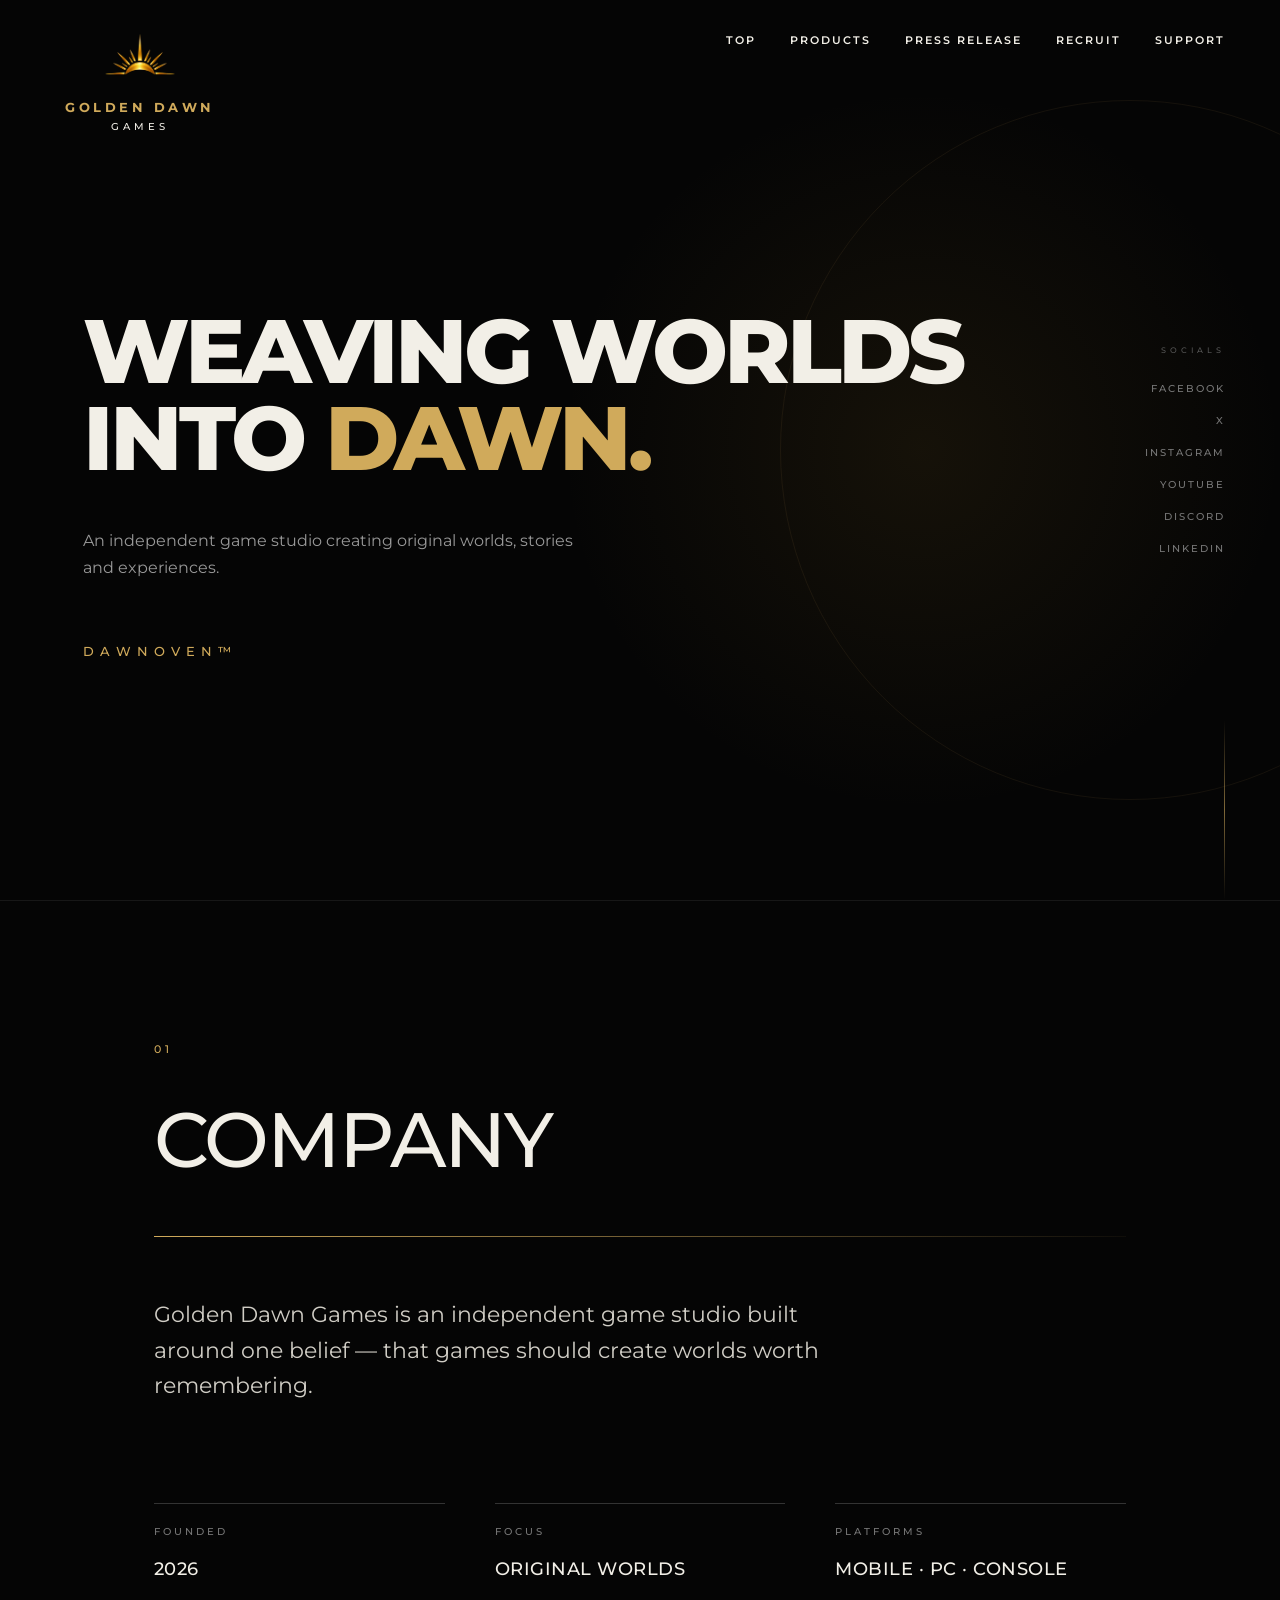
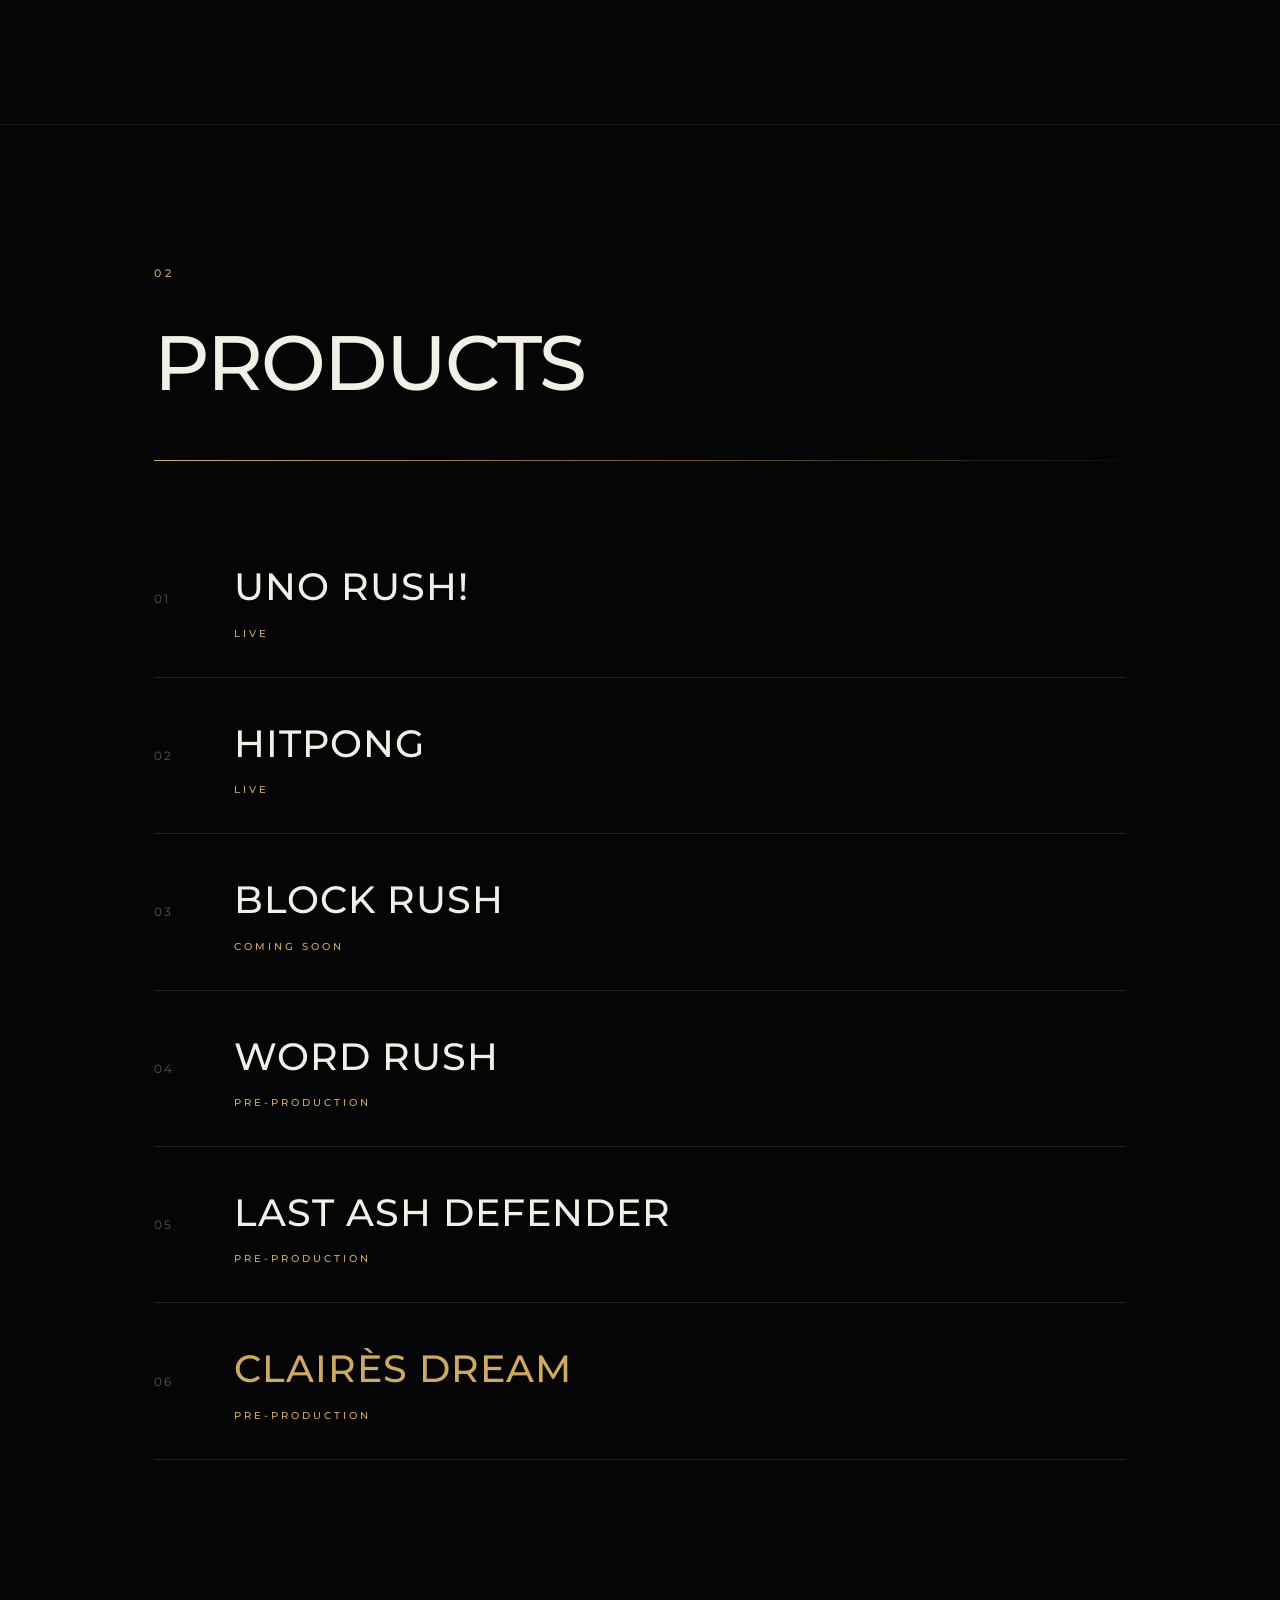
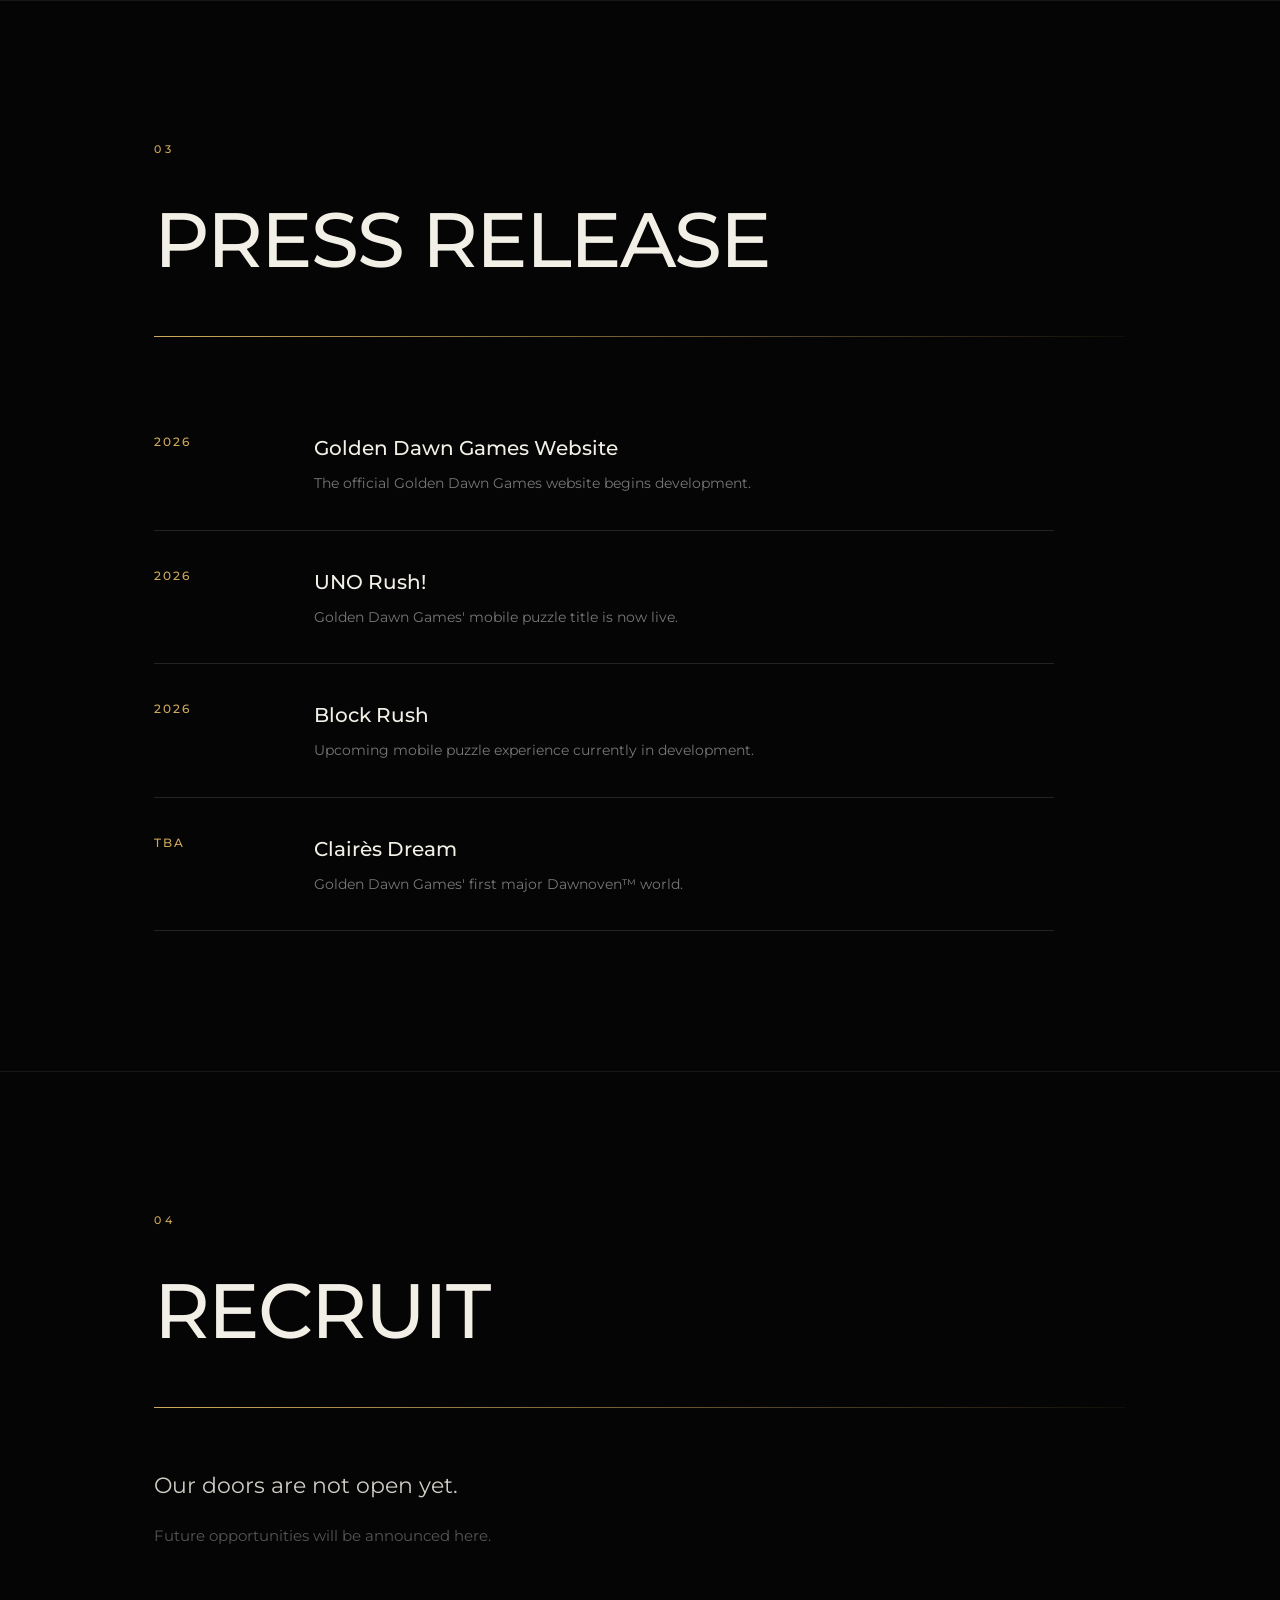
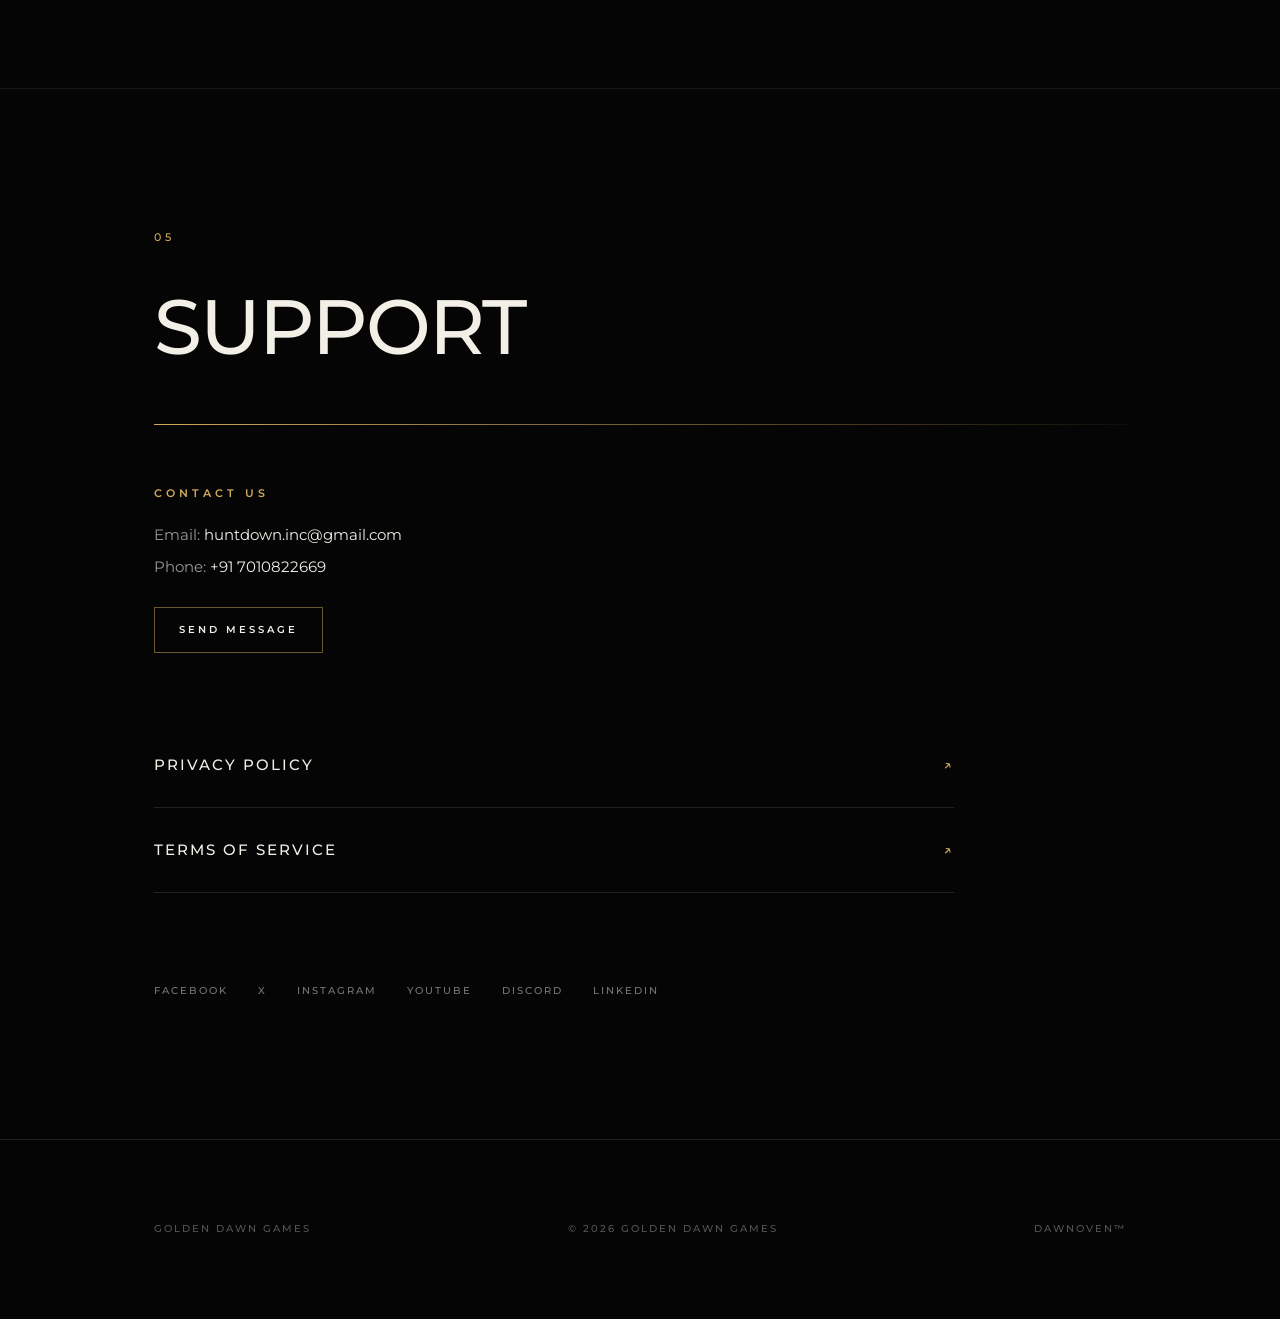
==== index.html @ cc5acf3b "Update link for Uno Rush game" ====
<!DOCTYPE html>
<html lang="en">

<head>

    <meta charset="UTF-8">

    <meta
        name="viewport"
        content="width=device-width, initial-scale=1.0"
    >

    <meta
        name="description"
        content="Golden Dawn Games — an independent game studio creating original worlds, stories and experiences across mobile, PC and console."
    >

    <meta
        name="theme-color"
        content="#050505"
    >

    <title>Golden Dawn Games</title>


    <!-- =====================================================
         GOOGLE FONT
    ====================================================== -->

    <link rel="preconnect" href="https://fonts.googleapis.com">

    <link
        rel="preconnect"
        href="https://fonts.gstatic.com"
        crossorigin
    >

    <link
        href="https://fonts.googleapis.com/css2?family=Montserrat:wght@400;500;600;700;800&display=swap"
        rel="stylesheet"
    >


    <!-- =====================================================
         MAIN CSS
    ====================================================== -->

    <link
        rel="stylesheet"
        href="./css/style.css"
    >

</head>


<body>


<!-- =========================================================
     HEADER
========================================================= -->

<header class="side-nav">

    <a
        href="#top"
        class="nav-logo"
        aria-label="Golden Dawn Games Home"
    >

        <img
            src="./assets/images/golden-dawn-logo.png"
            alt="Golden Dawn Games"
            class="nav-logo-image"
        >

        <div class="nav-logo-text">

            <span class="nav-logo-golden">
                GOLDEN DAWN
            </span>

            <span class="nav-logo-games">
                GAMES
            </span>

        </div>

    </a>


    <nav aria-label="Main Navigation">

        <a href="#top">TOP</a>

        <a href="#products">PRODUCTS</a>

        <a href="#press">PRESS RELEASE</a>

        <a href="#recruit">RECRUIT</a>

        <a href="#support">SUPPORT</a>

    </nav>

</header>


<!-- =========================================================
     RIGHT SIDE SOCIALS
========================================================= -->

<aside class="nav-social">

    <div class="social-title">
        SOCIALS
    </div>


    <a
        href="https://www.facebook.com/GoldenDawnGames"
        target="_blank"
        rel="noopener noreferrer"
    >
        FACEBOOK
    </a>


    <a
        href="https://x.com/GoldenDawnGames"
        target="_blank"
        rel="noopener noreferrer"
    >
        X
    </a>


    <a
        href="https://www.instagram.com/"
        target="_blank"
        rel="noopener noreferrer"
    >
        INSTAGRAM
    </a>


    <a
        href="https://www.youtube.com/@GoldenDawnGames14"
        target="_blank"
        rel="noopener noreferrer"
    >
        YOUTUBE
    </a>


    <a
        href="https://discord.gg/BjjWVMHG2"
        target="_blank"
        rel="noopener noreferrer"
    >
        DISCORD
    </a>


    <a
        href="https://www.linkedin.com/in/golden-dawn-games-32a3202b9/"
        target="_blank"
        rel="noopener noreferrer"
    >
        LINKEDIN
    </a>

</aside>


<!-- =========================================================
     MAIN
========================================================= -->

<main>


    <!-- =====================================================
         HERO
    ====================================================== -->

    <section
        id="top"
        class="hero"
    >

        <div class="hero-content">


            <!-- =================================================
                 HERO TITLE
                 IMPORTANT:
                 No Golden Dawn text/logo here.
            ================================================== -->

            <h1>

                WEAVING WORLDS

                <br>

                INTO <span>DAWN.</span>

            </h1>


            <!-- =================================================
                 DESCRIPTION
            ================================================== -->

            <p class="hero-description">

                An independent game studio creating original
                worlds, stories and experiences.

            </p>


            <!-- =================================================
                 DAWNOVEN
            ================================================== -->

            <p class="dawnoven">

                DAWNOVEN™

            </p>


        </div>

    </section>


    <!-- =====================================================
         COMPANY
    ====================================================== -->

    <section
        id="company"
        class="section"
    >

        <p class="section-number">
            01
        </p>


        <h2>
            COMPANY
        </h2>


        <div class="gold-line"></div>


        <p class="section-intro">

            Golden Dawn Games is an independent game studio
            built around one belief — that games should create
            worlds worth remembering.

        </p>


        <div class="company-grid">


            <div>

                <span>
                    FOUNDED
                </span>

                <strong>
                    2026
                </strong>

            </div>


            <div>

                <span>
                    FOCUS
                </span>

                <strong>
                    ORIGINAL WORLDS
                </strong>

            </div>


            <div>

                <span>
                    PLATFORMS
                </span>

                <strong>
                    MOBILE · PC · CONSOLE
                </strong>

            </div>


        </div>

    </section>


    <!-- =====================================================
         PRODUCTS
    ====================================================== -->

    <section
        id="products"
        class="section products-section"
    >

        <p class="section-number">
            02
        </p>


        <h2>
            PRODUCTS
        </h2>


        <div class="gold-line"></div>


        <div class="game-list">


            <!-- UNO RUSH -->

            <article class="game">

                <a
    href="./uno-rush.html"
    class="game-link"
>

                    <span>
                        01
                    </span>

                    <div>

                        <h3>
                            UNO RUSH!
                        </h3>

                        <p>
                            LIVE
                        </p>

                    </div>

                </a>

            </article>


            <!-- HITPONG -->

            <article class="game">

                <a
                    href="./games/hitpong.html"
                    class="game-link"
                >

                    <span>
                        02
                    </span>

                    <div>

                        <h3>
                            HITPONG
                        </h3>

                        <p>
                            LIVE
                        </p>

                    </div>

                </a>

            </article>


            <!-- BLOCK RUSH -->

            <article class="game">

                <a
                    href="./games/block-rush.html"
                    class="game-link"
                >

                    <span>
                        03
                    </span>

                    <div>

                        <h3>
                            BLOCK RUSH
                        </h3>

                        <p>
                            COMING SOON
                        </p>

                    </div>

                </a>

            </article>


            <!-- WORD RUSH -->

            <article class="game">

                <a
                    href="./games/word-rush.html"
                    class="game-link"
                >

                    <span>
                        04
                    </span>

                    <div>

                        <h3>
                            WORD RUSH
                        </h3>

                        <p>
                            PRE-PRODUCTION
                        </p>

                    </div>

                </a>

            </article>


            <!-- LAST ASH DEFENDER -->

            <article class="game">

                <a
                    href="./games/last-ash-defender.html"
                    class="game-link"
                >

                    <span>
                        05
                    </span>

                    <div>

                        <h3>
                            LAST ASH DEFENDER
                        </h3>

                        <p>
                            PRE-PRODUCTION
                        </p>

                    </div>

                </a>

            </article>


            <!-- CLAIRÈS DREAM -->

            <article class="game featured">

                <a
                    href="./games/claires-dream.html"
                    class="game-link"
                >

                    <span>
                        06
                    </span>

                    <div>

                        <h3>
                            CLAIRÈS DREAM
                        </h3>

                        <p>
                            PRE-PRODUCTION
                        </p>

                    </div>

                </a>

            </article>


        </div>

    </section>


    <!-- =====================================================
         PRESS RELEASE
    ====================================================== -->

    <section
        id="press"
        class="section"
    >

        <p class="section-number">
            03
        </p>


        <h2>
            PRESS RELEASE
        </h2>


        <div class="gold-line"></div>


        <div class="press-list">


            <article>

                <time>
                    2026
                </time>

                <div>

                    <h3>
                        Golden Dawn Games Website
                    </h3>

                    <p>
                        The official Golden Dawn Games website
                        begins development.
                    </p>

                </div>

            </article>


            <article>

                <time>
                    2026
                </time>

                <div>

                    <h3>
                        UNO Rush!
                    </h3>

                    <p>
                        Golden Dawn Games' mobile puzzle title
                        is now live.
                    </p>

                </div>

            </article>


            <article>

                <time>
                    2026
                </time>

                <div>

                    <h3>
                        Block Rush
                    </h3>

                    <p>
                        Upcoming mobile puzzle experience
                        currently in development.
                    </p>

                </div>

            </article>


            <article>

                <time>
                    TBA
                </time>

                <div>

                    <h3>
                        Clairès Dream
                    </h3>

                    <p>
                        Golden Dawn Games' first major
                        Dawnoven™ world.
                    </p>

                </div>

            </article>


        </div>

    </section>


    <!-- =====================================================
         RECRUIT
    ====================================================== -->

    <section
        id="recruit"
        class="section recruit-section"
    >

        <p class="section-number">
            04
        </p>


        <h2>
            RECRUIT
        </h2>


        <div class="gold-line"></div>


        <p class="section-intro">
            Our doors are not open yet.
        </p>


        <p class="muted">
            Future opportunities will be announced here.
        </p>

    </section>


    <!-- =====================================================
         SUPPORT
    ====================================================== -->

    <section
        id="support"
        class="section support-section"
    >

        <p class="section-number">
            05
        </p>


        <h2>
            SUPPORT
        </h2>


        <div class="gold-line"></div>


        <div class="support-content">


            <!-- CONTACT -->

            <div class="contact-block">

                <h3>
                    CONTACT US
                </h3>


                <p>

                    Email:

                    <a href="mailto:huntdown.inc@gmail.com">
                        huntdown.inc@gmail.com
                    </a>

                </p>


                <p>

                    Phone:

                    <a href="tel:+917010822669">
                        +91 7010822669
                    </a>

                </p>


                <a
                    href="mailto:huntdown.inc@gmail.com?subject=Golden%20Dawn%20Games%20Support"
                    class="contact-button"
                >
                    SEND MESSAGE
                </a>

            </div>


            <!-- LEGAL -->

            <div class="support-links">


                <a
                    href="https://www.termsfeed.com/live/5a4d18a9-16fe-442d-bc32-3ac795053a2f"
                    target="_blank"
                    rel="noopener noreferrer"
                >

                    <span>
                        PRIVACY POLICY
                    </span>

                    <span>
                        ↗
                    </span>

                </a>


                <a
                    href="https://www.termsfeed.com/live/d28f35ab-baaa-440a-937c-6e5ce85a678a"
                    target="_blank"
                    rel="noopener noreferrer"
                >

                    <span>
                        TERMS OF SERVICE
                    </span>

                    <span>
                        ↗
                    </span>

                </a>


            </div>


            <!-- SUPPORT SOCIALS -->

            <div class="socials">


                <a
                    href="https://www.facebook.com/GoldenDawnGames"
                    target="_blank"
                    rel="noopener noreferrer"
                >
                    FACEBOOK
                </a>


                <a
                    href="https://x.com/GoldenDawnGames"
                    target="_blank"
                    rel="noopener noreferrer"
                >
                    X
                </a>


                <a
                    href="https://www.instagram.com/"
                    target="_blank"
                    rel="noopener noreferrer"
                >
                    INSTAGRAM
                </a>


                <a
                    href="https://www.youtube.com/@GoldenDawnGames14"
                    target="_blank"
                    rel="noopener noreferrer"
                >
                    YOUTUBE
                </a>


                <a
                    href="https://discord.gg/BjjWVMHG2"
                    target="_blank"
                    rel="noopener noreferrer"
                >
                    DISCORD
                </a>


                <a
                    href="https://www.linkedin.com/in/golden-dawn-games-32a3202b9/"
                    target="_blank"
                    rel="noopener noreferrer"
                >
                    LINKEDIN
                </a>


            </div>

        </div>

    </section>


    <!-- =====================================================
         FOOTER
    ====================================================== -->

    <footer>

        <div>
            GOLDEN DAWN GAMES
        </div>


        <div>
            © 2026 GOLDEN DAWN GAMES
        </div>


        <div>
            DAWNOVEN™
        </div>

    </footer>


</main>


<!-- =========================================================
     JAVASCRIPT
========================================================= -->

<script src="./js/script.js"></script>


</body>

</html>
---- css/style.css ----
/* =========================================================
   RESET & BASICS
========================================================= */

*,
*::before,
*::after {
    margin: 0;
    padding: 0;
    box-sizing: border-box;
}

/* =========================================================
   HTML & ROOT
========================================================= */

@media (prefers-reduced-motion: no-preference) {
    html {
        scroll-behavior: smooth;
    }
}

/* =========================================================
   BODY
========================================================= */

body {
    background: #050505;
    color: #f2efe7;
    font-family:
        "Montserrat",
        Arial,
        Helvetica,
        sans-serif;
    line-height: 1.6;
    overflow-x: hidden;
    -webkit-font-smoothing: antialiased;
    -moz-osx-font-smoothing: grayscale;
}

/* =========================================================
   LINKS & FOCUS STATES
========================================================= */

a {
    color: inherit;
}

a:focus-visible,
button:focus-visible {
    outline: 2px solid #d0aa5b;
    outline-offset: 4px;
}

/* =========================================================
   HEADER / SIDE NAV
========================================================= */

.side-nav {
    position: absolute;
    top: 0;
    left: 0;
    width: 100%;
    height: 130px;
    padding: 22px 55px;
    display: flex;
    align-items: flex-start;
    justify-content: space-between;
    z-index: 100;
    pointer-events: none;
}

/* =========================================================
   GOLDEN DAWN HEADER BRAND
========================================================= */

.nav-logo {
    display: flex;
    flex-direction: column;
    align-items: center;
    justify-content: flex-start;
    width: 170px;
    min-height: 120px;
    text-decoration: none;
    pointer-events: auto;
    flex-shrink: 0;
    position: relative;
    z-index: 200;
}

/* =========================================================
   SUN LOGO IMAGE
========================================================= */

.nav-logo-image {
    display: block;
    width: 90px;
    height: auto;
    max-height: 70px;
    object-fit: contain;
    object-position: center;
    margin: 0 auto 8px auto;
}

/* =========================================================
   GOLDEN DAWN / GAMES TEXT
========================================================= */

.nav-logo-text {
    display: flex;
    flex-direction: column;
    align-items: center;
    justify-content: flex-start;
    width: 100%;
    text-align: center;
    line-height: 1;
    position: relative;
    z-index: 201;
}

/* GOLDEN DAWN */

.nav-logo-golden {
    display: block;
    color: #d0aa5b;
    font-size: 13px;
    font-weight: 700;
    letter-spacing: 3.5px;
    line-height: 1.2;
    text-transform: uppercase;
    white-space: nowrap;
}

/* GAMES */

.nav-logo-games {
    display: block;
    color: #f2efe7;
    font-size: 10px;
    font-weight: 500;
    letter-spacing: 4px;
    line-height: 1.3;
    margin-top: 4px;
    text-transform: uppercase;
    white-space: nowrap;
}

/* =========================================================
   TOP NAVIGATION
========================================================= */

.side-nav nav {
    display: flex;
    align-items: center;
    gap: 34px;
    margin-top: 10px;
    pointer-events: auto;
}

.side-nav nav a {
    color: #f2efe7;
    text-decoration: none;
    font-size: 11px;
    font-weight: 600;
    letter-spacing: 2px;
    white-space: nowrap;
    transition:
        color 0.3s ease,
        transform 0.3s ease;
}

.side-nav nav a:hover {
    color: #d0aa5b;
    transform: translateY(-2px);
}

/* =========================================================
   RIGHT SIDE SOCIALS
========================================================= */

.nav-social {
    position: fixed;
    right: 55px;
    top: 50%;
    transform: translateY(-50%);
    display: flex;
    flex-direction: column;
    align-items: flex-end;
    gap: 16px;
    z-index: 100;
    pointer-events: auto;
}

/* SOCIAL TITLE */

.social-title {
    color: #555;
    font-size: 8px;
    font-weight: 500;
    letter-spacing: 4px;
    margin-bottom: 8px;
}

/* SOCIAL LINKS */

.nav-social a {
    color: #777;
    text-decoration: none;
    font-size: 10px;
    font-weight: 500;
    letter-spacing: 2px;
    transition:
        color 0.3s ease,
        transform 0.3s ease;
}

.nav-social a:hover {
    color: #d0aa5b;
    transform: translateX(-5px);
}

/* =========================================================
   MAIN
========================================================= */

main {
    margin: 0;
}

/* =========================================================
   HERO
========================================================= */

.hero {
    min-height: 100vh;
    display: flex;
    align-items: center;
    padding: 170px 6.5% 100px;
    position: relative;
    overflow: hidden;
    background:
        radial-gradient(
            circle at 72% 50%,
            rgba(143, 109, 36, 0.12),
            transparent 35%
        ),
        #050505;
}

/* =========================================================
   HERO LARGE CIRCLE
========================================================= */

.hero::before {
    content: "";
    position: absolute;
    width: 700px;
    height: 700px;
    border: 1px solid rgba(208, 170, 91, 0.08);
    border-radius: 50%;
    right: -200px;
    top: 50%;
    transform: translateY(-50%);
    pointer-events: none;
}

/* =========================================================
   HERO VERTICAL GOLD LINE
========================================================= */

.hero::after {
    content: "";
    position: absolute;
    width: 1px;
    height: 180px;
    right: 55px;
    bottom: 0;
    background:
        linear-gradient(
            to bottom,
            transparent,
            rgba(208, 170, 91, 0.6),
            transparent
        );
    pointer-events: none;
}

/* =========================================================
   HERO CONTENT
========================================================= */

.hero-content {
    width: 100%;
    max-width: 1000px;
    position: relative;
    z-index: 2;
}

/* =========================================================
   HERO TITLE
========================================================= */

.hero h1 {
    margin: 0;
    font-size:
        clamp(
            60px,
            7vw,
            110px
        );
    line-height: 0.97;
    letter-spacing: -4px;
    font-weight: 800;
    max-width: 900px;
}

.hero h1 span {
    color: #d0aa5b;
}

/* =========================================================
   HERO DESCRIPTION
========================================================= */

.hero-description {
    margin-top: 45px;
    max-width: 500px;
    color: #999;
    font-size: 16px;
    font-weight: 400;
    line-height: 1.7;
}

/* =========================================================
   DAWNOVEN
========================================================= */

.dawnoven {
    margin-top: 60px;
    color: #d0aa5b;
    font-size: 13px;
    font-weight: 500;
    letter-spacing: 6px;
}

/* =========================================================
   SECTIONS
========================================================= */

.section {
    min-height: 80vh;
    padding: 140px 12%;
    border-top: 1px solid rgba(255, 255, 255, 0.07);
    position: relative;
}

/* =========================================================
   SECTION NUMBER
========================================================= */

.section-number {
    color: #d0aa5b;
    font-size: 11px;
    font-weight: 500;
    letter-spacing: 4px;
    margin-bottom: 20px;
}

/* =========================================================
   SECTION TITLE
========================================================= */

.section h2 {
    font-size:
        clamp(
            45px,
            6vw,
            80px
        );
    font-weight: 500;
    letter-spacing: -2px;
}

/* =========================================================
   GOLD LINE
========================================================= */

.gold-line {
    width: 100%;
    height: 1px;
    background:
        linear-gradient(
            90deg,
            #d0aa5b,
            rgba(208, 170, 91, 0.05)
        );
    margin: 35px 0 60px;
}

/* =========================================================
   SECTION INTRO
========================================================= */

.section-intro {
    max-width: 700px;
    font-size: 22px;
    color: #d0cdc5;
    font-weight: 400;
}

/* =========================================================
   COMPANY
========================================================= */

.company-grid {
    display: grid;
    grid-template-columns: repeat(3, 1fr);
    gap: 50px;
    margin-top: 100px;
}

.company-grid div {
    border-top: 1px solid #333;
    padding-top: 20px;
}

.company-grid span {
    display: block;
    color: #777;
    font-size: 10px;
    font-weight: 500;
    letter-spacing: 3px;
    margin-bottom: 15px;
}

.company-grid strong {
    font-size: 18px;
    font-weight: 500;
    letter-spacing: 0.5px;
}

/* =========================================================
   PRODUCTS
========================================================= */

.game-list {
    display: flex;
    flex-direction: column;
}

.game {
    display: block;
    padding: 35px 0;
    border-bottom: 1px solid #222;
    transition:
        padding 0.4s ease,
        background 0.3s ease;
}

.game-link {
    color: inherit;
    text-decoration: none;
    display: grid;
    grid-template-columns: 80px 1fr;
    align-items: center;
    width: 100%;
}

.game-link > span {
    color: #555;
    font-size: 12px;
    letter-spacing: 2px;
}

.game h3 {
    font-size:
        clamp(
            25px,
            3vw,
            45px
        );
    font-weight: 500;
    letter-spacing: 1px;
    transition: color 0.3s ease;
}

.game p {
    margin-top: 8px;
    color: #d0aa5b;
    font-size: 10px;
    font-weight: 500;
    letter-spacing: 3px;
}

.game:hover {
    padding-left: 20px;
}

.game:hover h3,
.game.featured h3 {
    color: #d0aa5b;
}

/* =========================================================
   PRESS
========================================================= */

.press-list {
    max-width: 900px;
}

.press-list article {
    display: grid;
    grid-template-columns: 120px 1fr;
    gap: 40px;
    padding: 35px 0;
    border-bottom: 1px solid #222;
}

.press-list time {
    color: #d0aa5b;
    font-size: 12px;
    font-weight: 500;
    letter-spacing: 2px;
}

.press-list h3 {
    font-size: 20px;
    font-weight: 500;
}

.press-list p {
    color: #777;
    margin-top: 8px;
    font-size: 14px;
}

/* =========================================================
   RECRUIT
========================================================= */

.recruit-section {
    min-height: 60vh;
}

.muted {
    color: #555;
    margin-top: 20px;
    font-size: 15px;
}

/* =========================================================
   SUPPORT
========================================================= */

.support-content {
    max-width: 850px;
}

/* =========================================================
   CONTACT
========================================================= */

.contact-block {
    margin-bottom: 70px;
}

.contact-block h3 {
    color: #d0aa5b;
    font-size: 11px;
    font-weight: 600;
    letter-spacing: 4px;
    margin-bottom: 20px;
}

.contact-block p {
    color: #999;
    margin-bottom: 8px;
    font-size: 15px;
}

.contact-block a {
    color: #f2efe7;
    text-decoration: none;
    transition: color 0.3s ease;
}

.contact-block a:hover {
    color: #d0aa5b;
}

/* =========================================================
   SEND MESSAGE
========================================================= */

.contact-button {
    display: inline-block;
    margin-top: 20px;
    padding: 14px 24px;
    border: 1px solid rgba(208, 170, 91, 0.5);
    color: #d0aa5b;
    text-decoration: none;
    font-size: 10px;
    font-weight: 600;
    letter-spacing: 3px;
    transition:
        background 0.3s ease,
        color 0.3s ease,
        transform 0.3s ease;
}

.contact-button:hover {
    background: #d0aa5b;
    color: #050505;
    transform: translateY(-2px);
}

/* =========================================================
   LEGAL LINKS
========================================================= */

.support-links {
    max-width: 800px;
    display: flex;
    flex-direction: column;
}

.support-links a {
    display: flex;
    justify-content: space-between;
    align-items: center;
    padding: 30px 0;
    border-bottom: 1px solid #222;
    color: #f2efe7;
    text-decoration: none;
    font-size: 15px;
    font-weight: 500;
    letter-spacing: 2px;
    transition:
        color 0.3s ease,
        padding-left 0.3s ease;
}

.support-links a:hover {
    color: #d0aa5b;
    padding-left: 15px;
}

.support-links a > span:last-child {
    color: #d0aa5b;
}

/* =========================================================
   SUPPORT SOCIALS
========================================================= */

.socials {
    margin-top: 90px;
    display: flex;
    flex-wrap: wrap;
    gap: 30px;
}

.socials a {
    color: #777;
    text-decoration: none;
    font-size: 10px;
    font-weight: 500;
    letter-spacing: 2px;
    transition: color 0.3s ease;
}

.socials a:hover {
    color: #d0aa5b;
}

/* =========================================================
   FOOTER
========================================================= */

footer {
    min-height: 180px;
    padding: 50px 12%;
    border-top: 1px solid #222;
    display: flex;
    justify-content: space-between;
    align-items: center;
    color: #555;
    font-size: 10px;
    font-weight: 500;
    letter-spacing: 2px;
}

/* =========================================================
   TABLET RESPONSIVE (max-width: 900px)
========================================================= */

@media (max-width: 900px) {

    /* HEADER */
    .side-nav {
        height: 90px;
        padding: 18px 25px;
    }

    .nav-logo {
        width: 110px;
    }

    .nav-logo-image {
        max-height: 55px;
    }

    .side-nav nav {
        display: none;
    }

    /* SOCIALS */
    .nav-social {
        right: 25px;
        top: 50%;
        gap: 13px;
    }

    .social-title {
        font-size: 7px;
    }

    .nav-social a {
        font-size: 9px;
    }

    /* HERO */
    .hero {
        padding: 130px 8% 80px;
    }

    .hero::after {
        right: 25px;
    }

    .hero h1 {
        font-size: clamp(48px, 12vw, 80px);
        letter-spacing: -3px;
    }

    .hero-description {
        font-size: 15px;
    }

    /* SECTIONS */
    .section {
        padding: 100px 8%;
    }

    /* COMPANY */
    .company-grid {
        grid-template-columns: 1fr;
        gap: 30px;
        margin-top: 60px;
    }

    /* PRODUCTS */
    .game-link {
        grid-template-columns: 55px 1fr;
    }

    /* PRESS */
    .press-list article {
        grid-template-columns: 1fr;
        gap: 10px;
    }

    /* SOCIALS */
    .socials {
        flex-direction: column;
        gap: 20px;
    }

    /* FOOTER */
    footer {
        padding: 40px 8%;
        flex-direction: column;
        gap: 20px;
        align-items: flex-start;
    }
}

/* =========================================================
   SMALL MOBILE RESPONSIVE (max-width: 500px)
========================================================= */

@media (max-width: 500px) {

    .side-nav {
        height: 80px;
        padding: 15px 20px;
    }

    .nav-social {
        display: none; /* Hide floating socials on mobile to free up viewport */
    }

    .hero {
        padding: 110px 6% 60px;
    }

    .hero h1 {
        font-size: clamp(38px, 11vw, 55px);
        letter-spacing: -2px;
    }

    .hero-description {
        font-size: 14px;
        margin-top: 25px;
    }

    .section {
        padding: 70px 6%;
    }

    .section-intro {
        font-size: 18px;
    }

    .contact-button {
        width: 100%;
        text-align: center;
    }
}
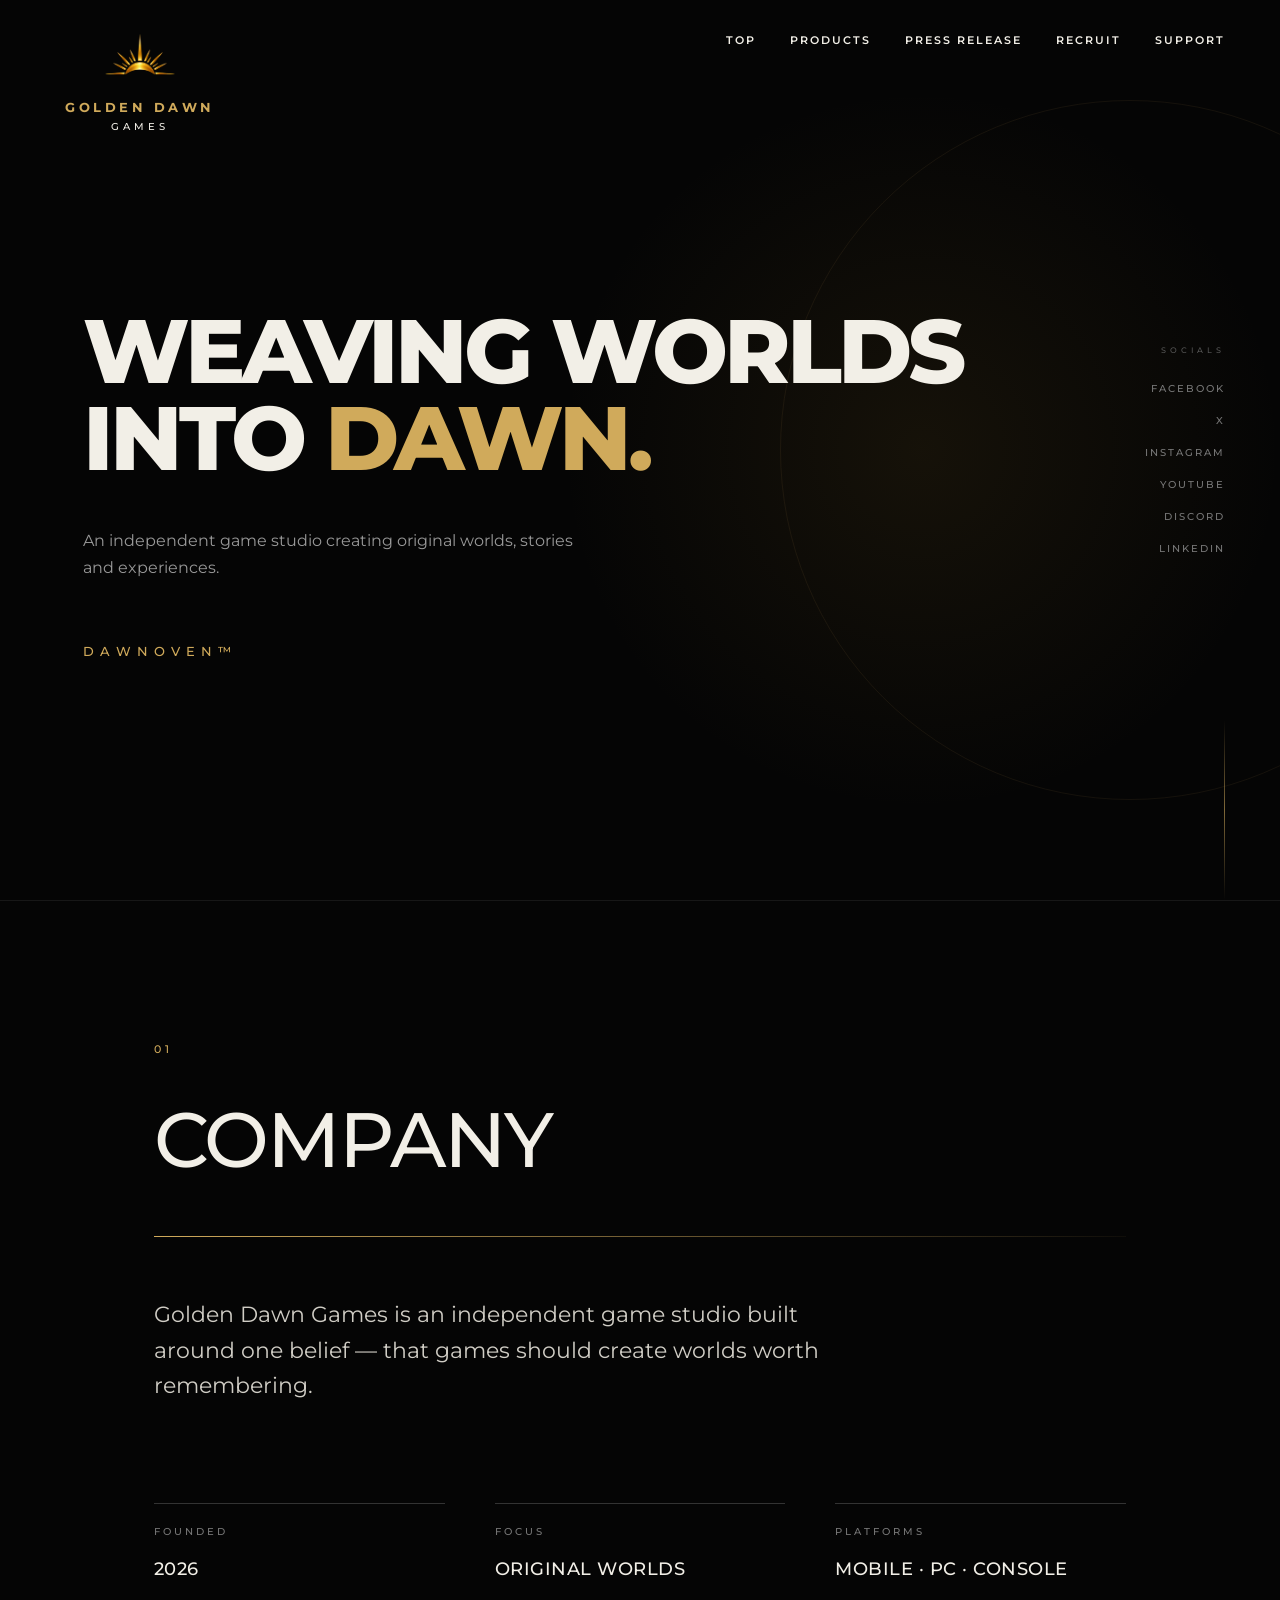
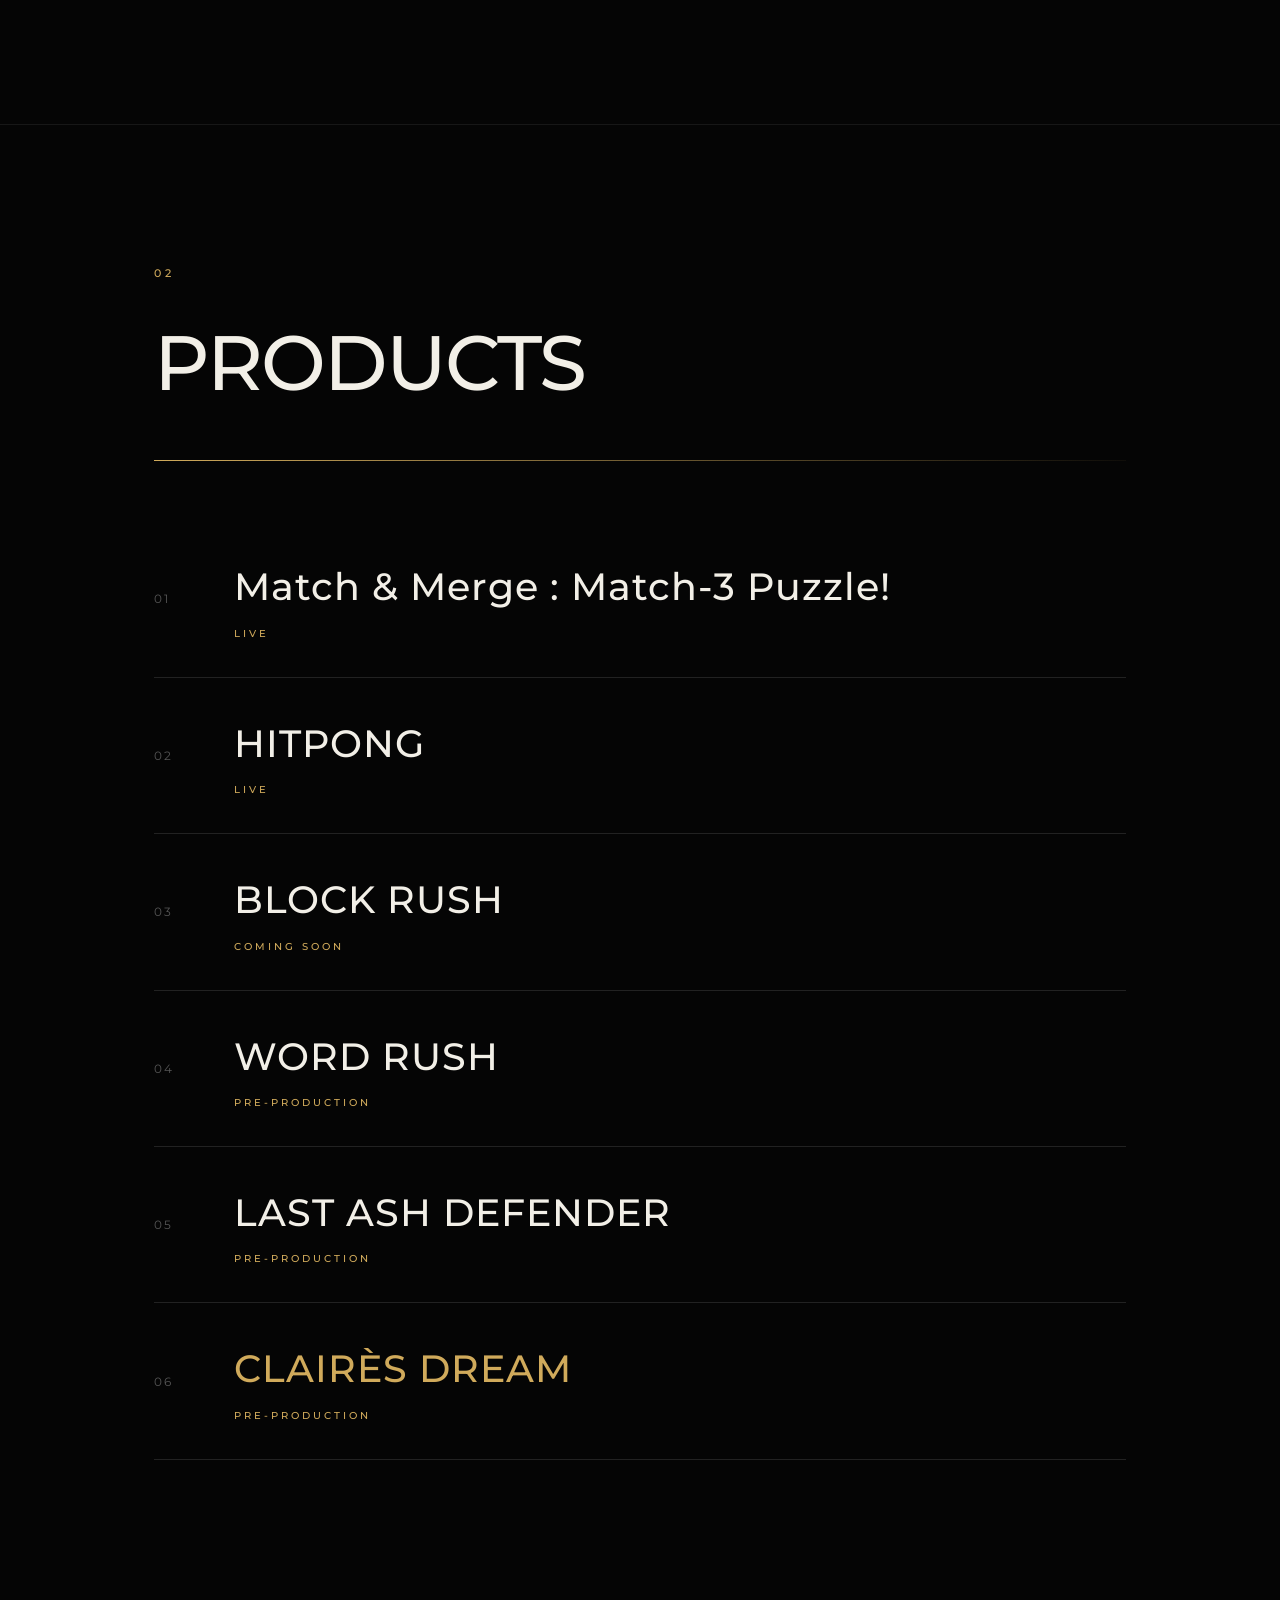
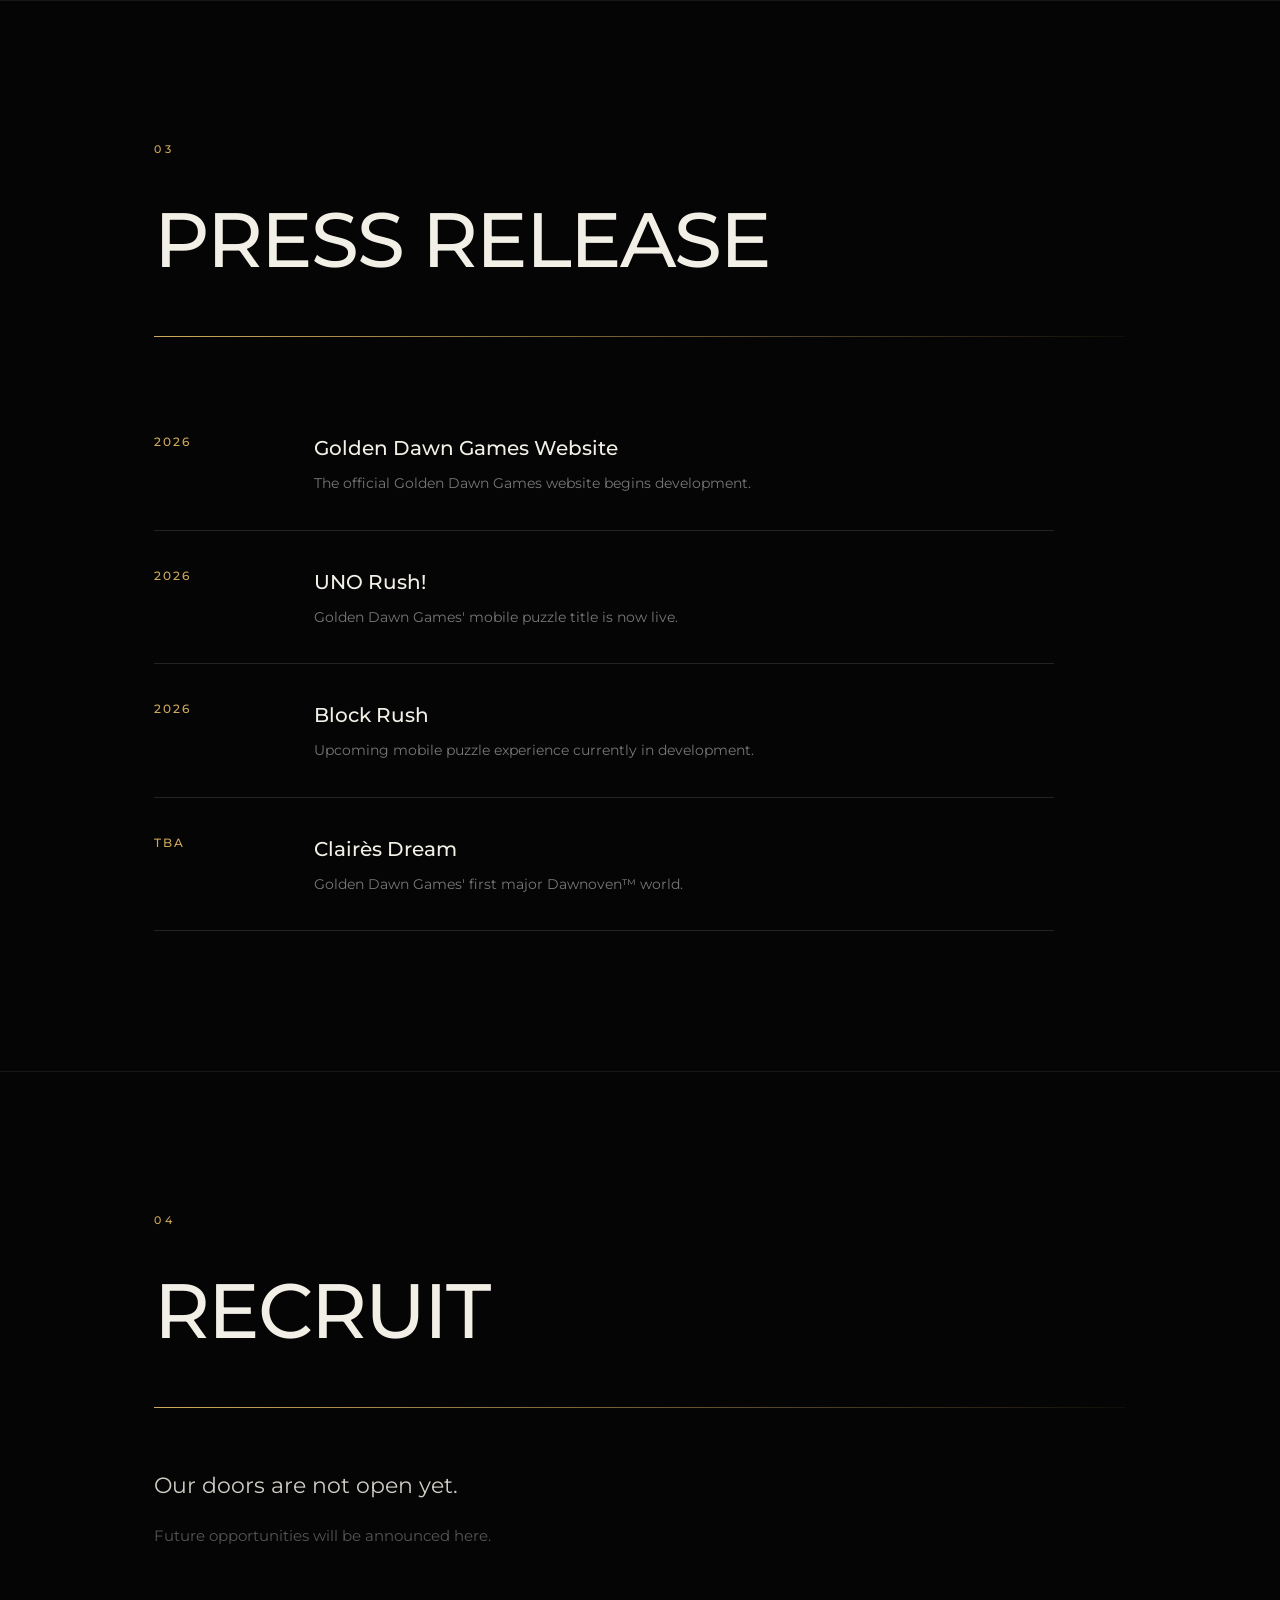
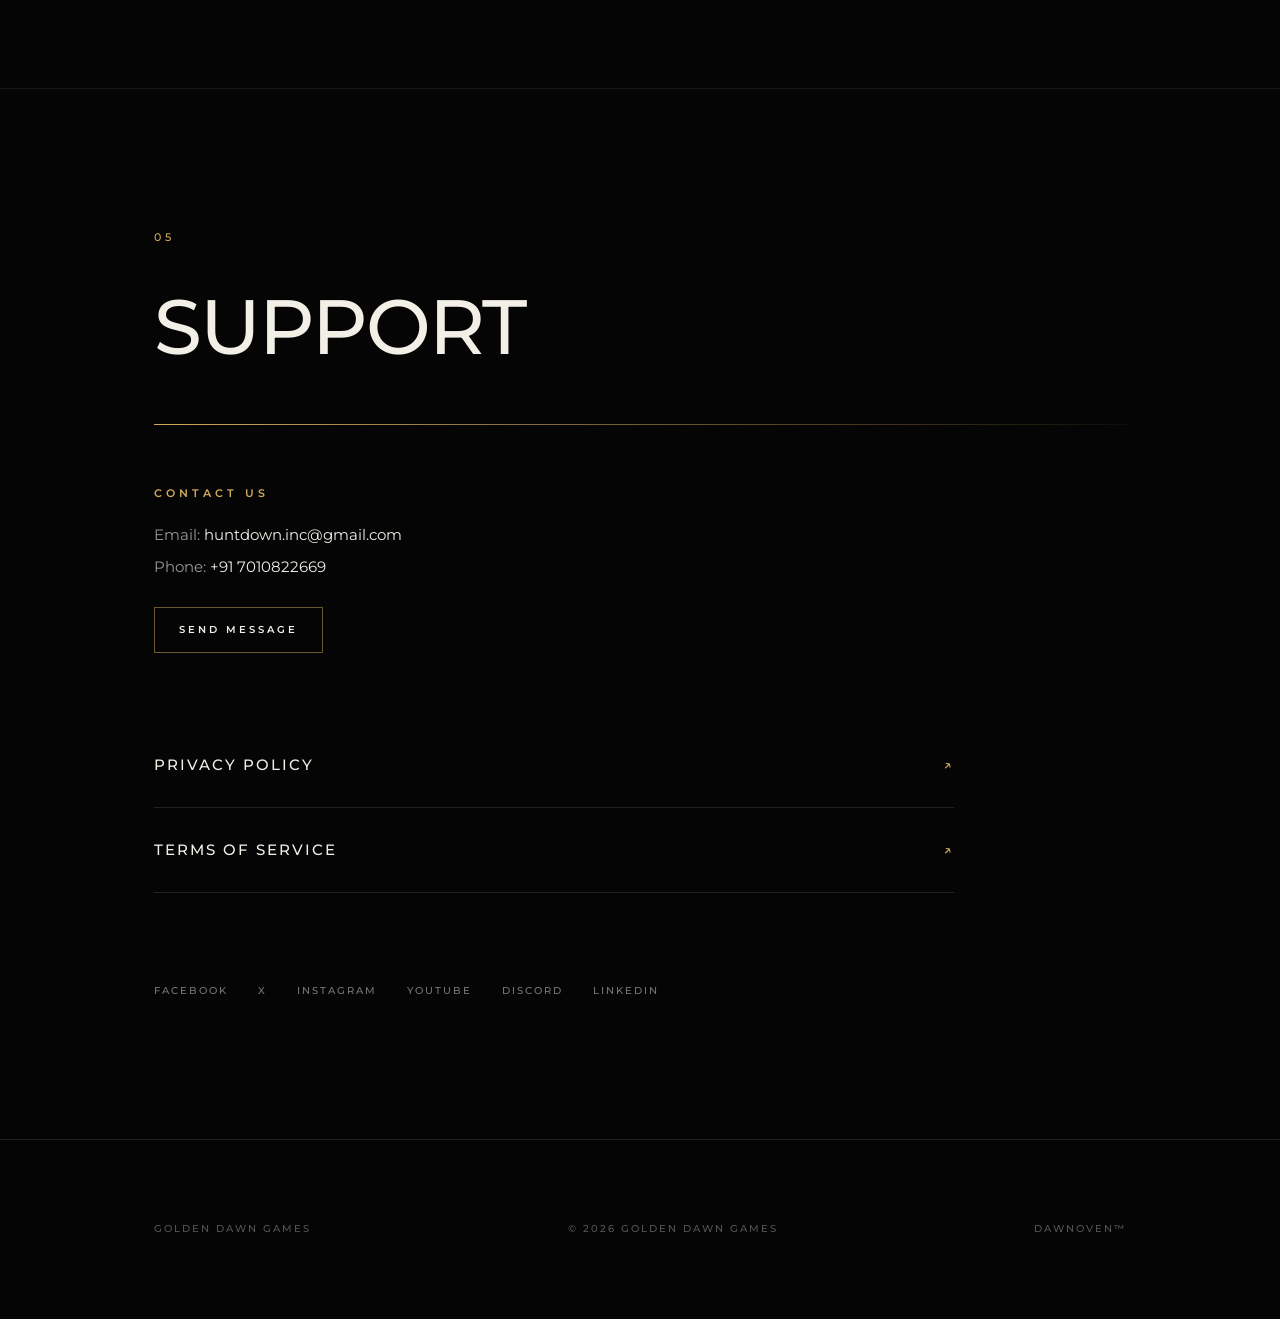
==== commit bbf81457: "Update game title and link in index.html" ====
--- a/index.html
+++ b/index.html
@@ -340,12 +340,12 @@
         <div class="game-list">
 
 
-            <!-- UNO RUSH -->
+            <!-- Match & Merge : Match-3 Puzzle -->
 
             <article class="game">
 
                 <a
-    href="./uno-rush.html"
+    href="./Match & Merge : Match-3 Puzzle.html"
     class="game-link"
 >
 
@@ -356,7 +356,7 @@
                     <div>
 
                         <h3>
-                            UNO RUSH!
+                            Match & Merge : Match-3 Puzzle!
                         </h3>
 
                         <p>
@@ -375,7 +375,7 @@
             <article class="game">
 
                 <a
-                    href="./games/hitpong.html"
+                    href="./hitpong.html"
                     class="game-link"
                 >
 
@@ -405,9 +405,9 @@
             <article class="game">
 
                 <a
-                    href="./games/block-rush.html"
-                    class="game-link"
-                >
+    href="./block-rush.html"
+    class="game-link"
+>
 
                     <span>
                         03
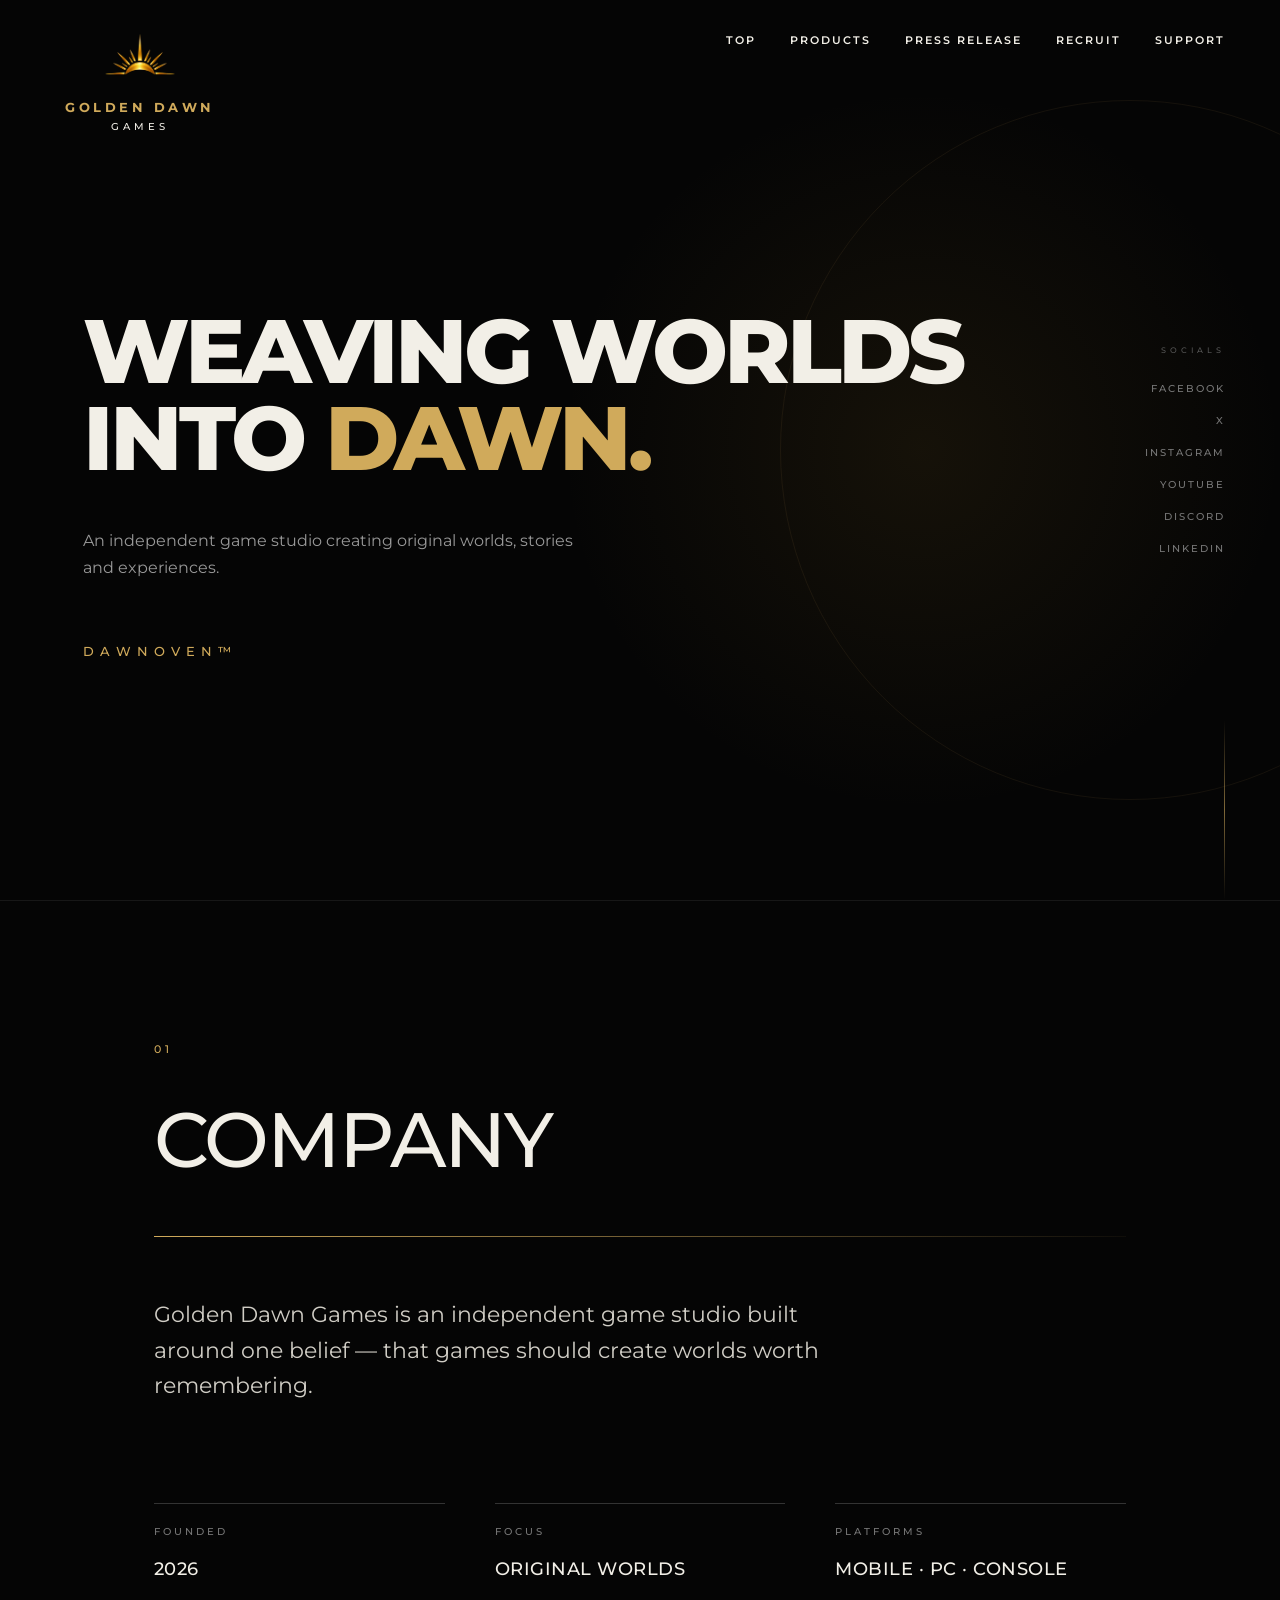
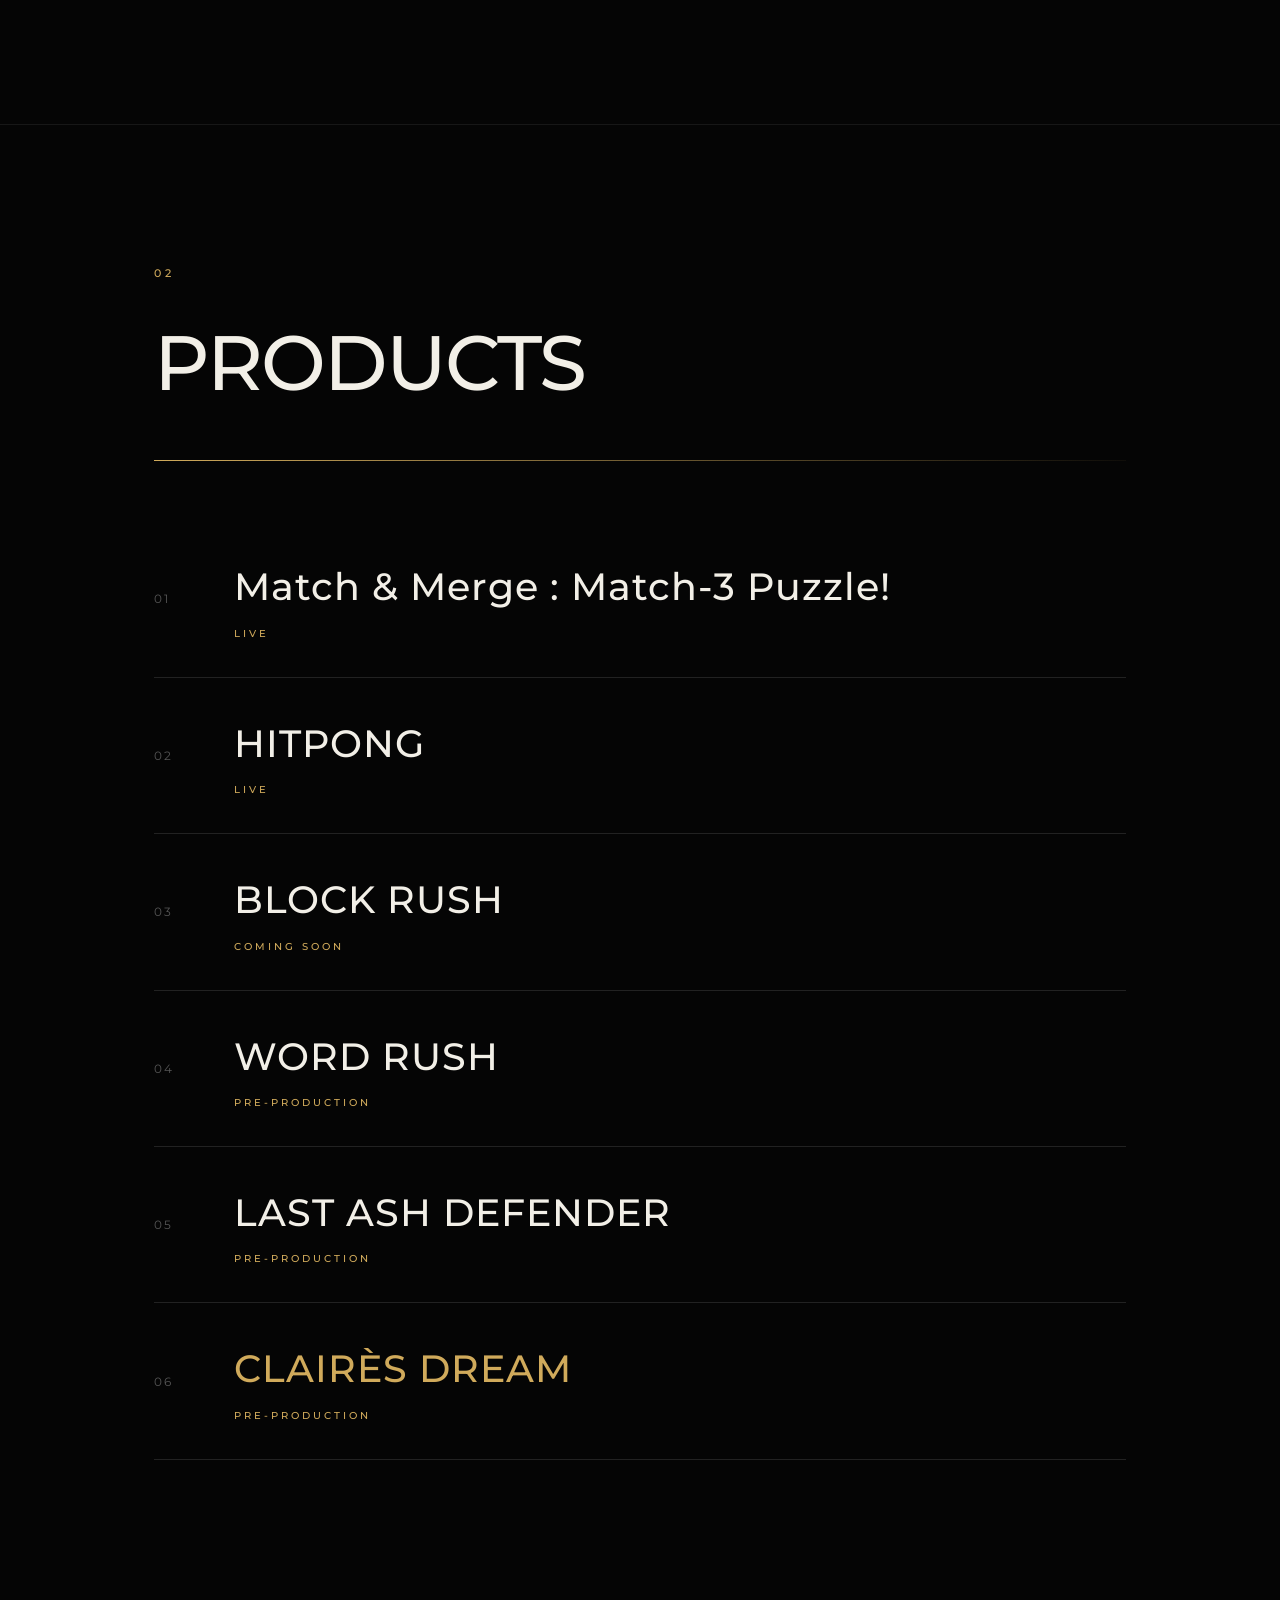
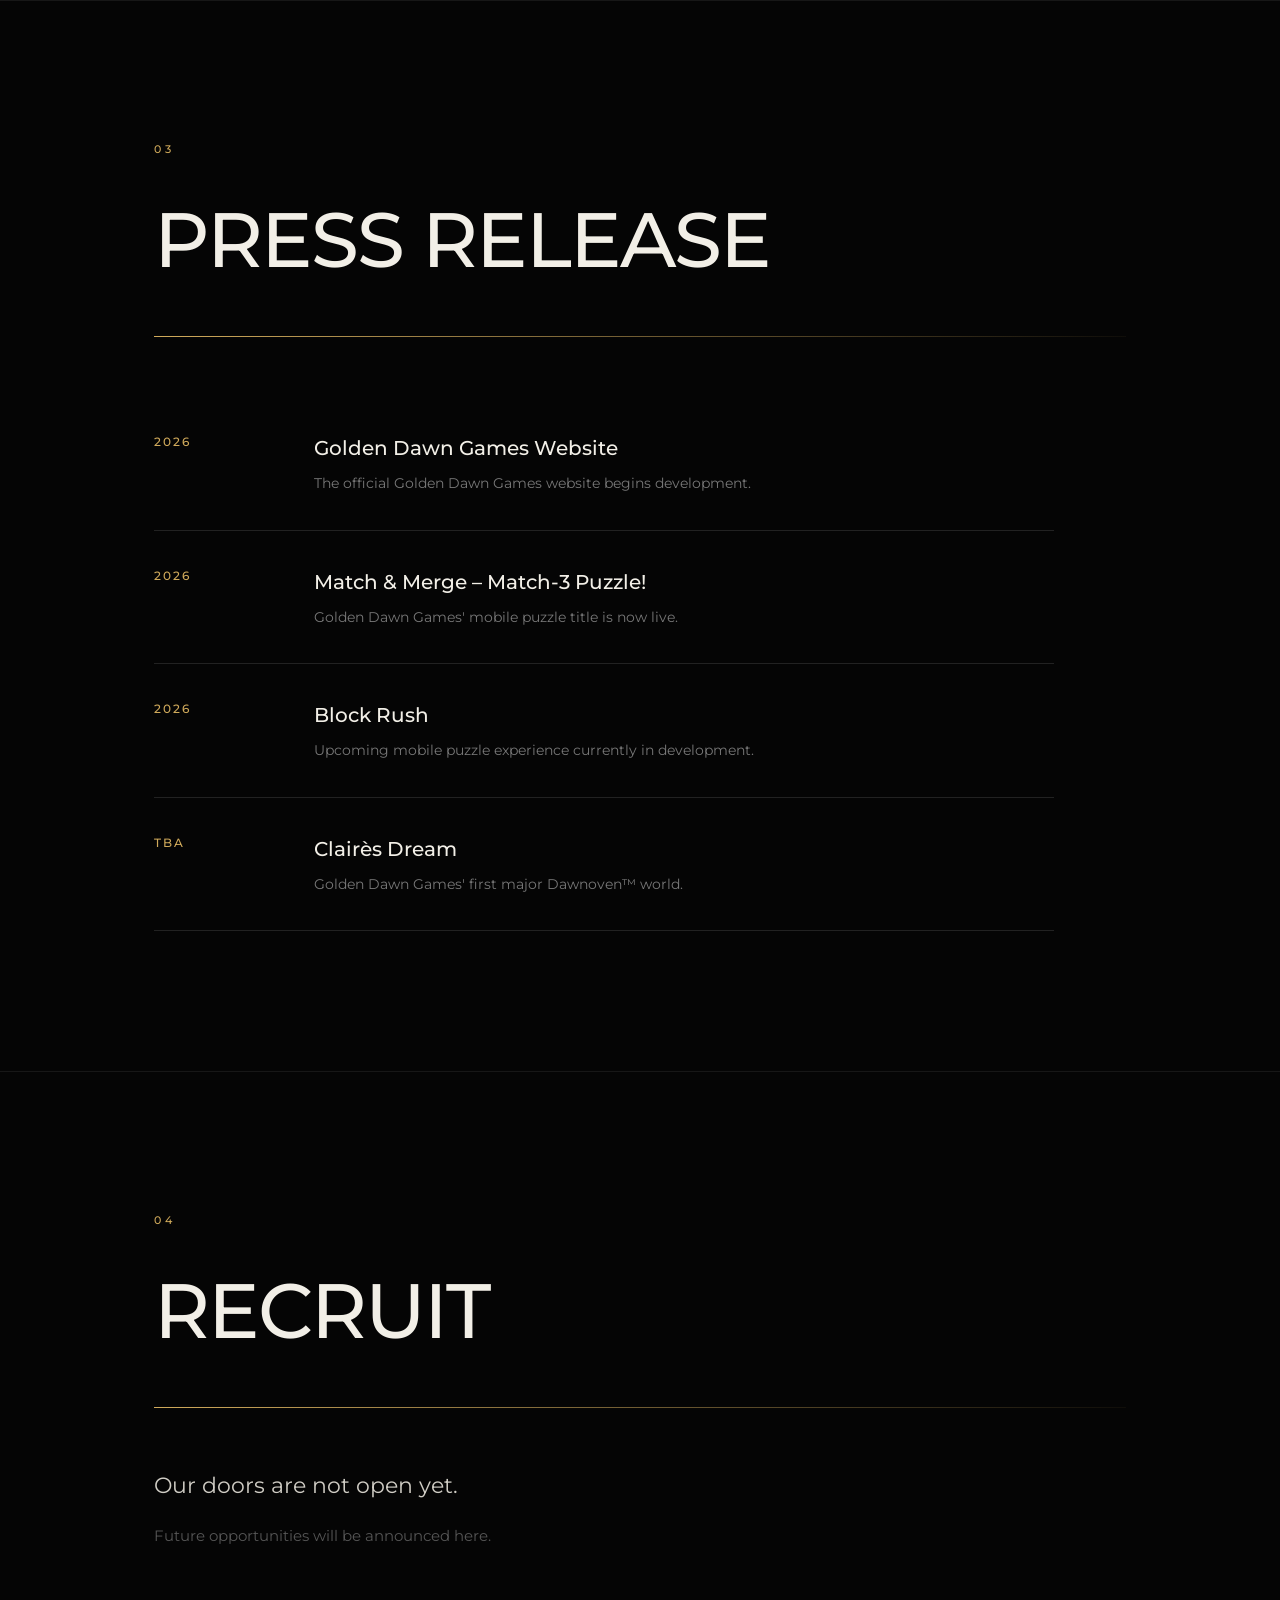
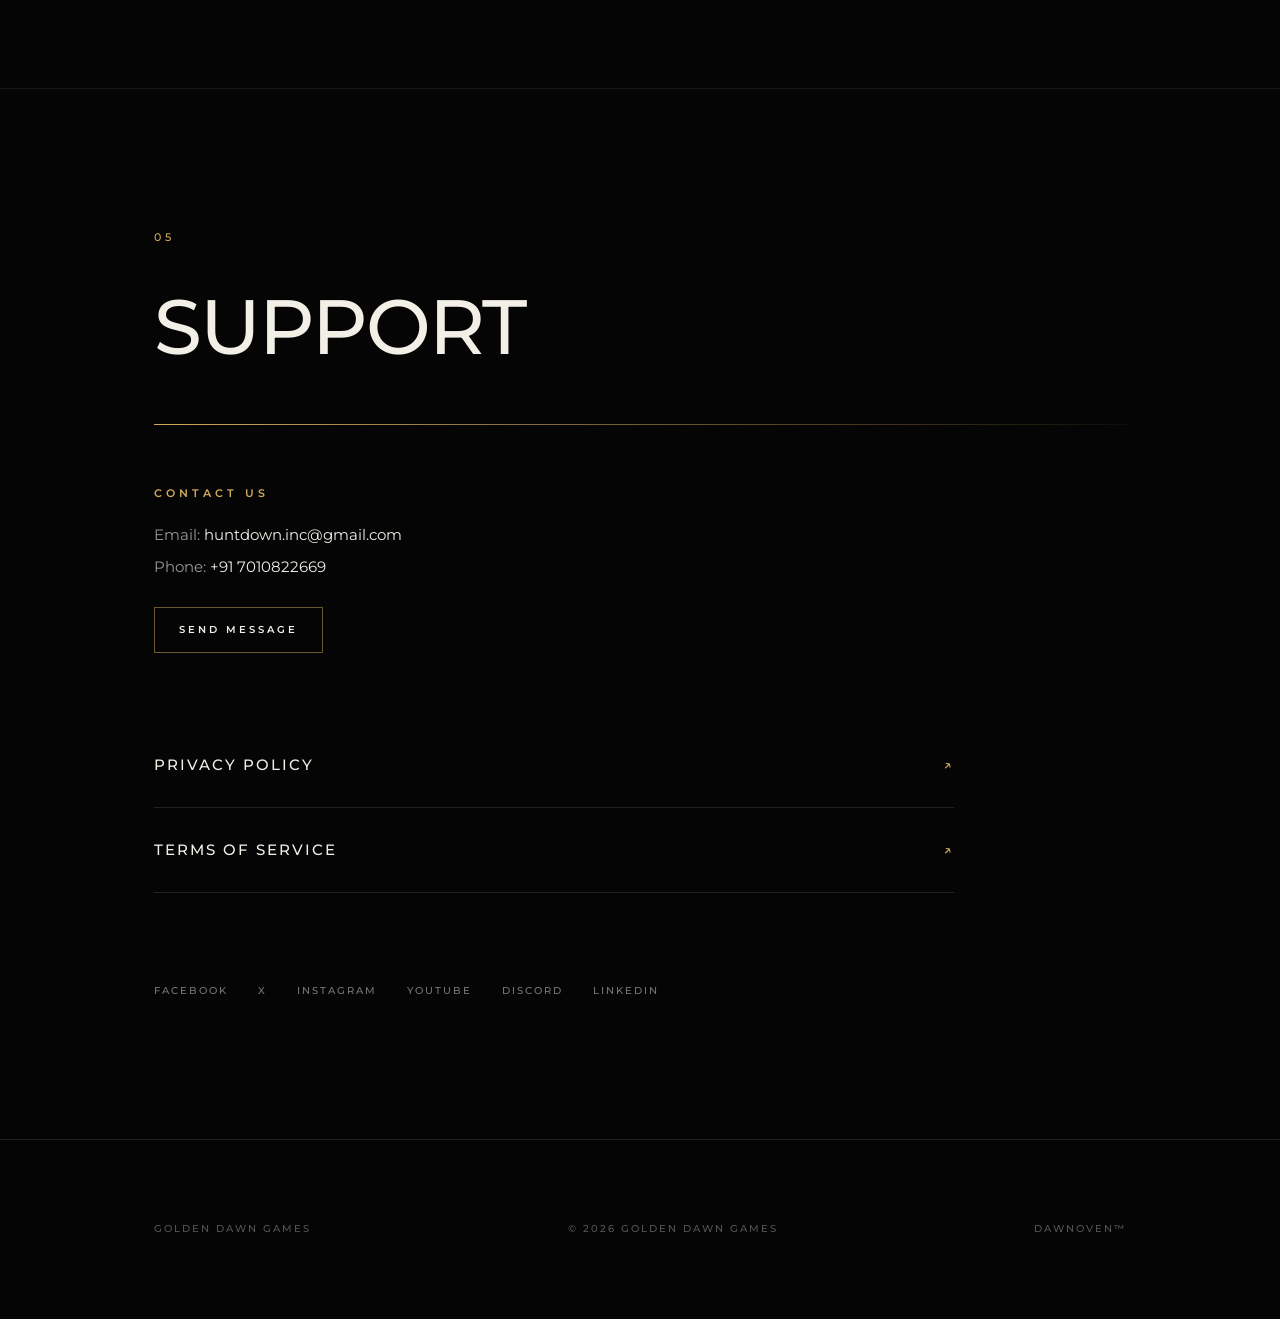
==== commit 610a7be2: "Update game title in index.html" ====
--- a/index.html
+++ b/index.html
@@ -1,3 +1,4 @@
+
 <!DOCTYPE html>
 <html lang="en">
 
@@ -581,7 +582,7 @@
                 <div>
 
                     <h3>
-                        UNO Rush!
+                        Match &amp; Merge – Match-3 Puzzle!
                     </h3>
 
                     <p>
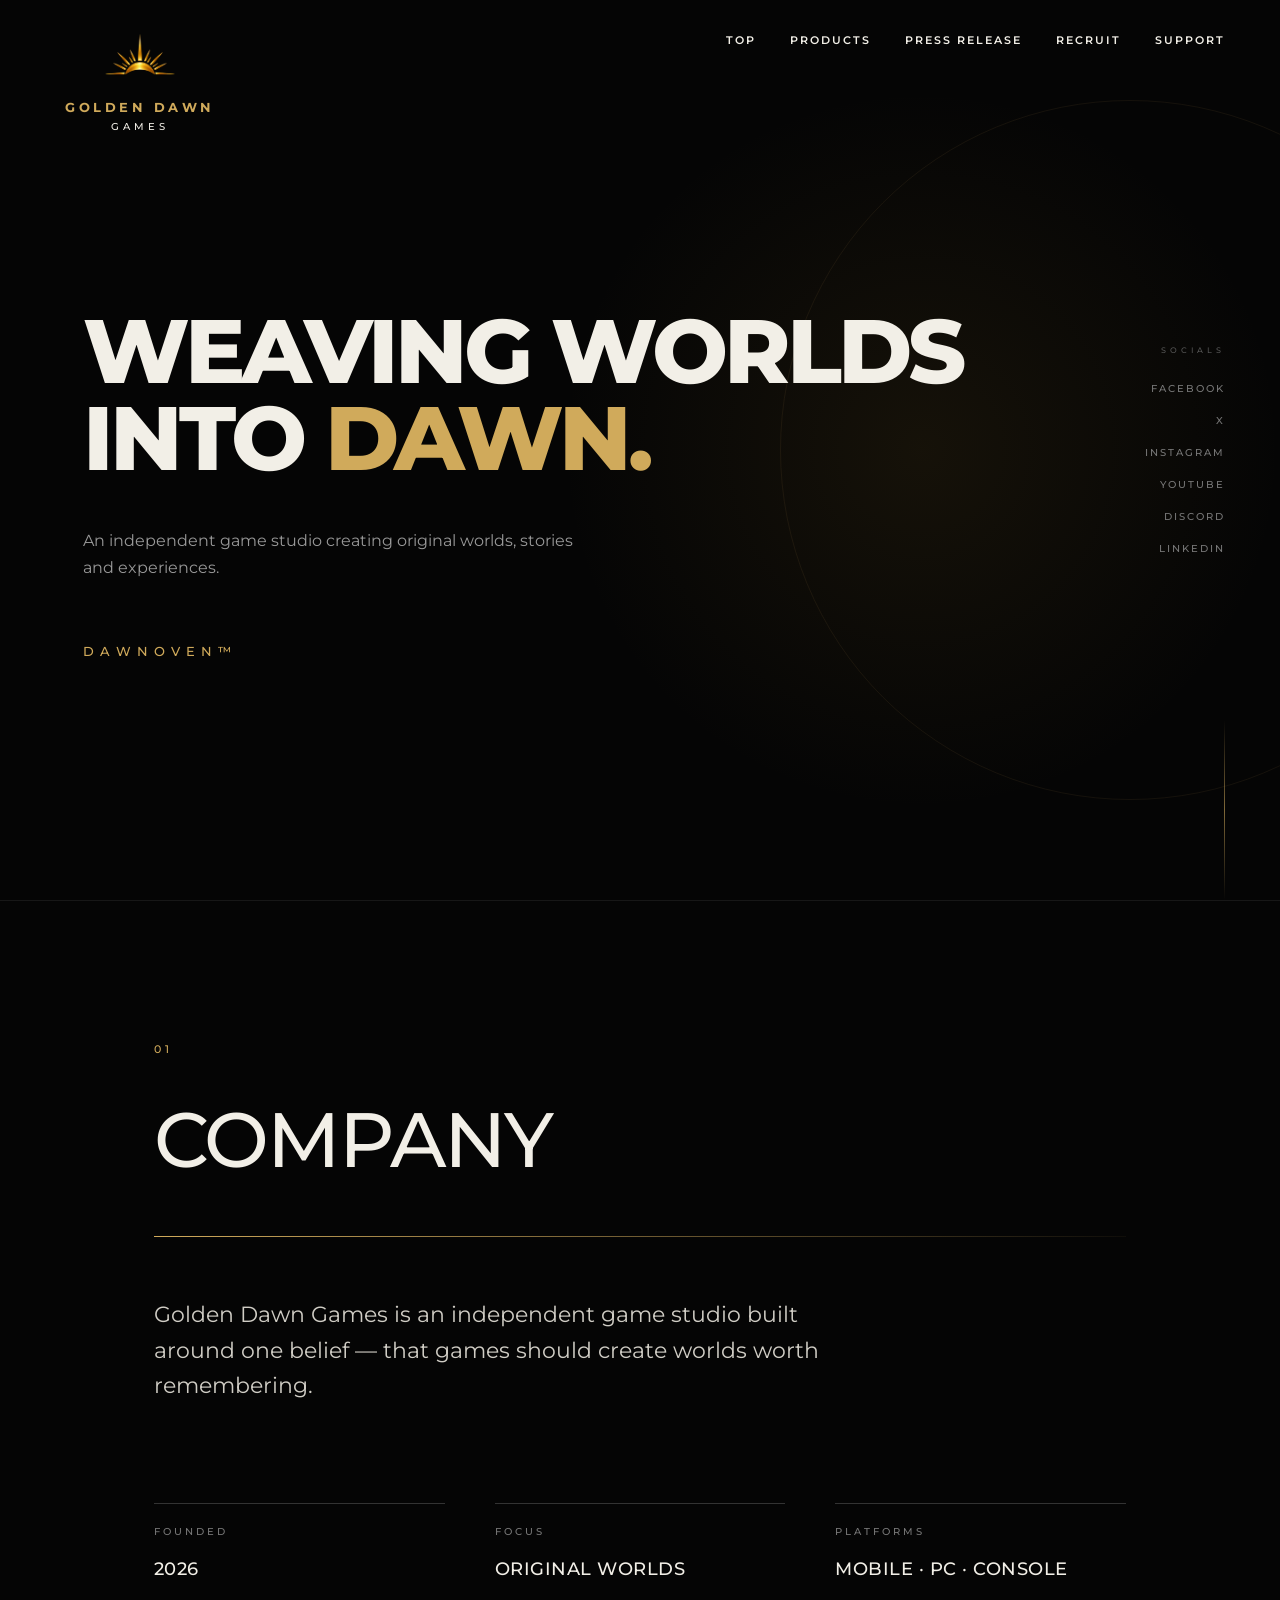
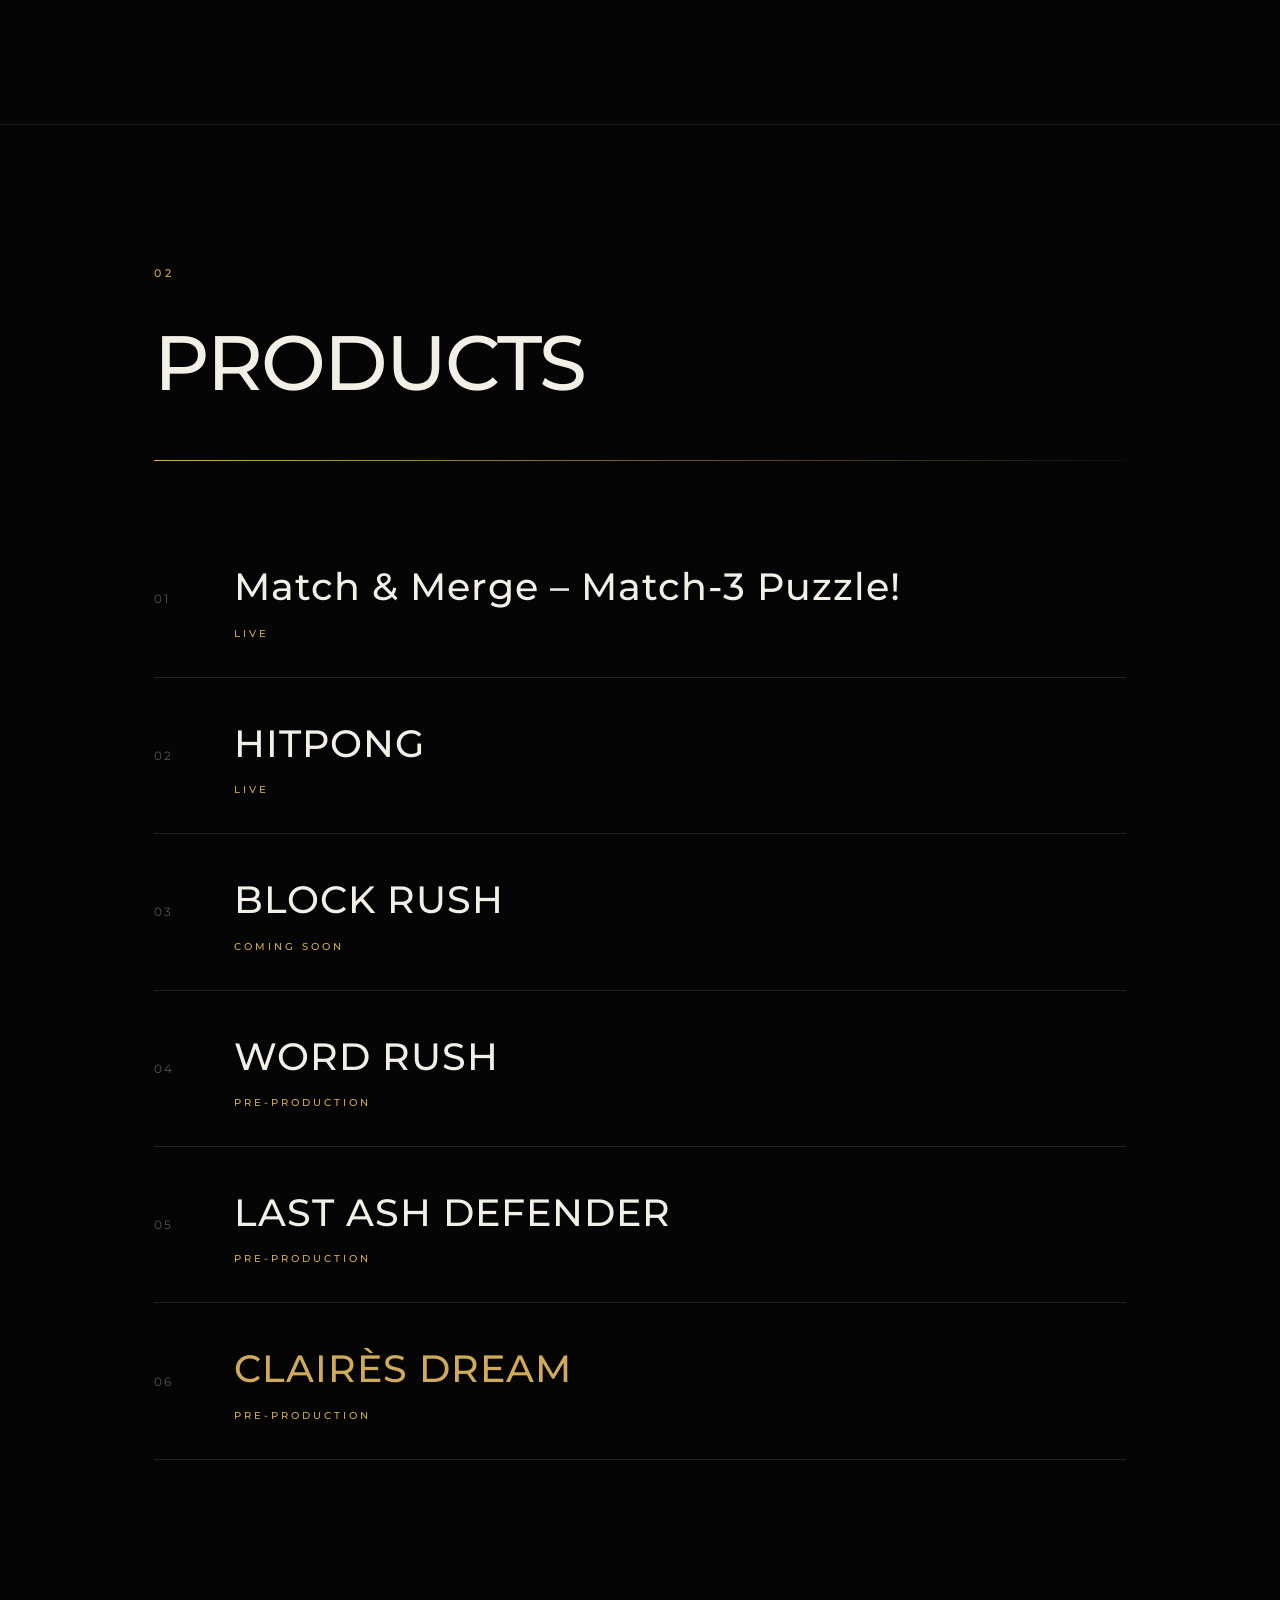
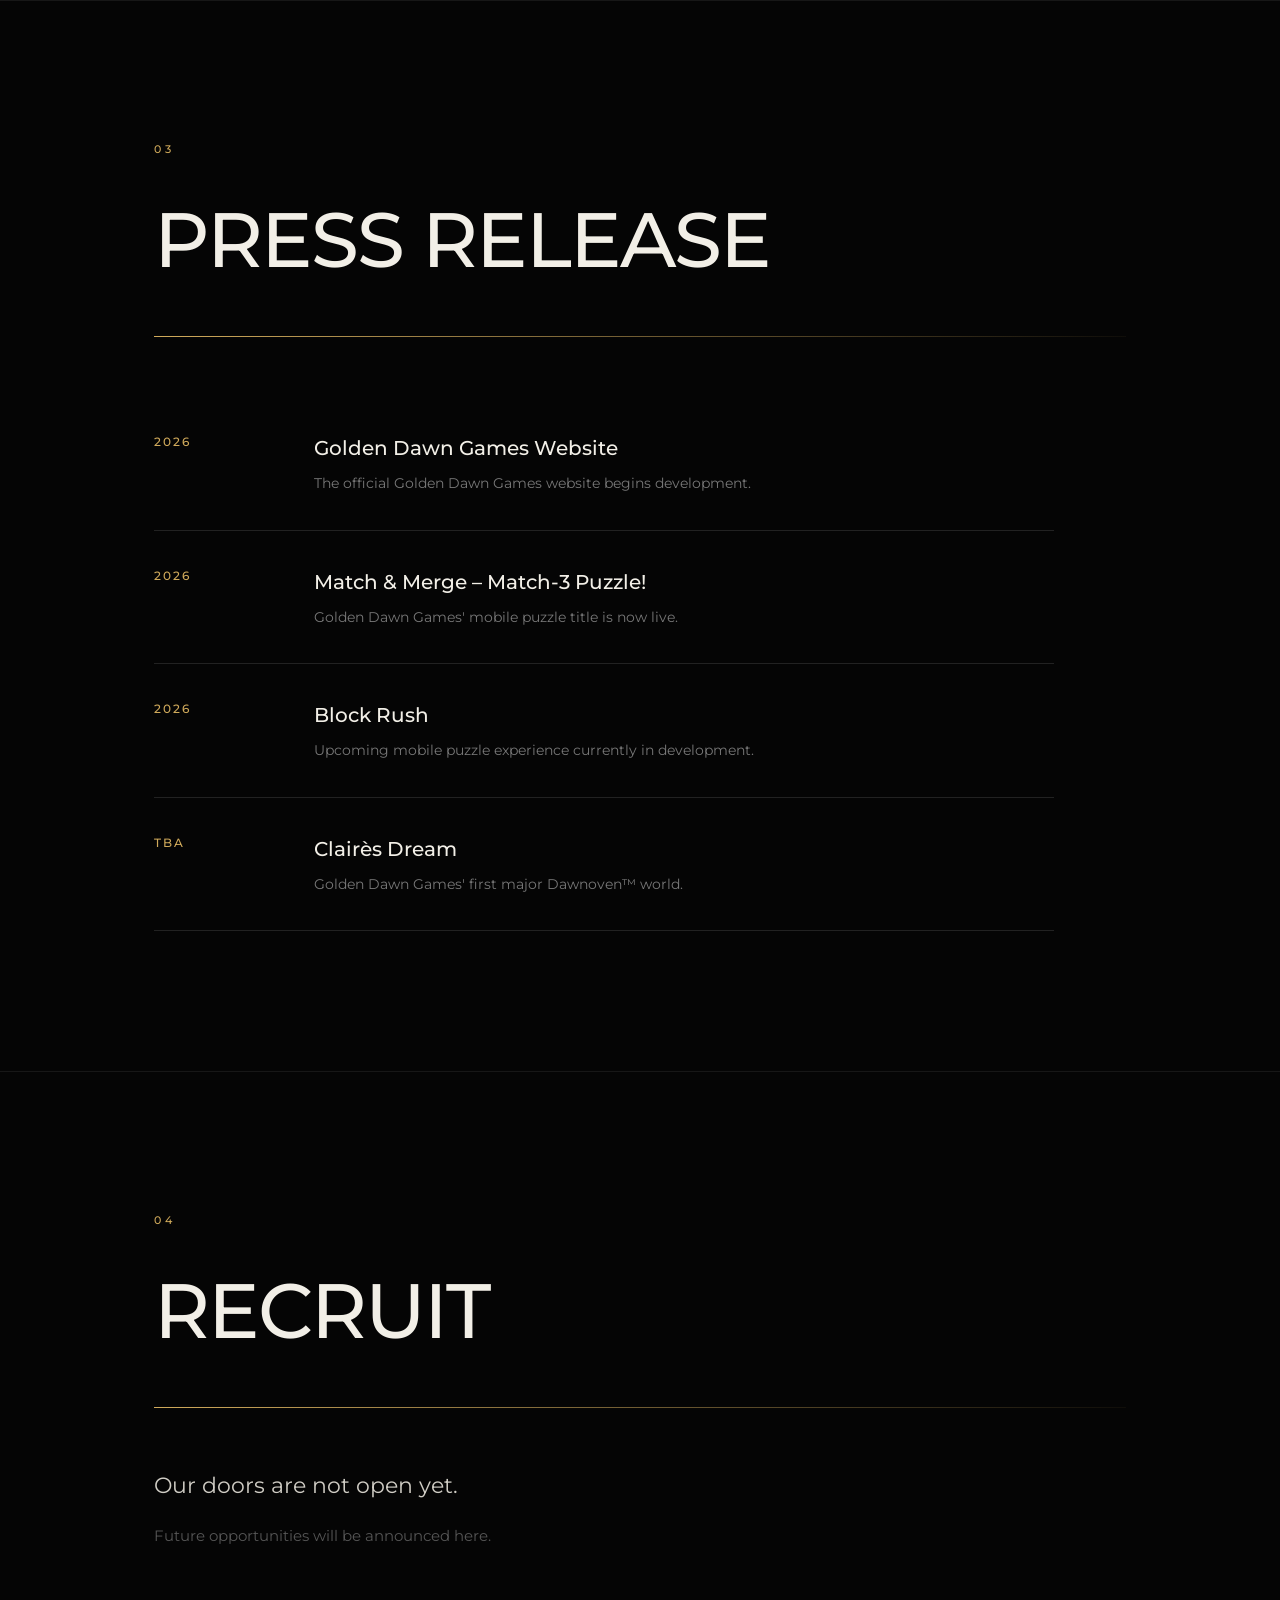
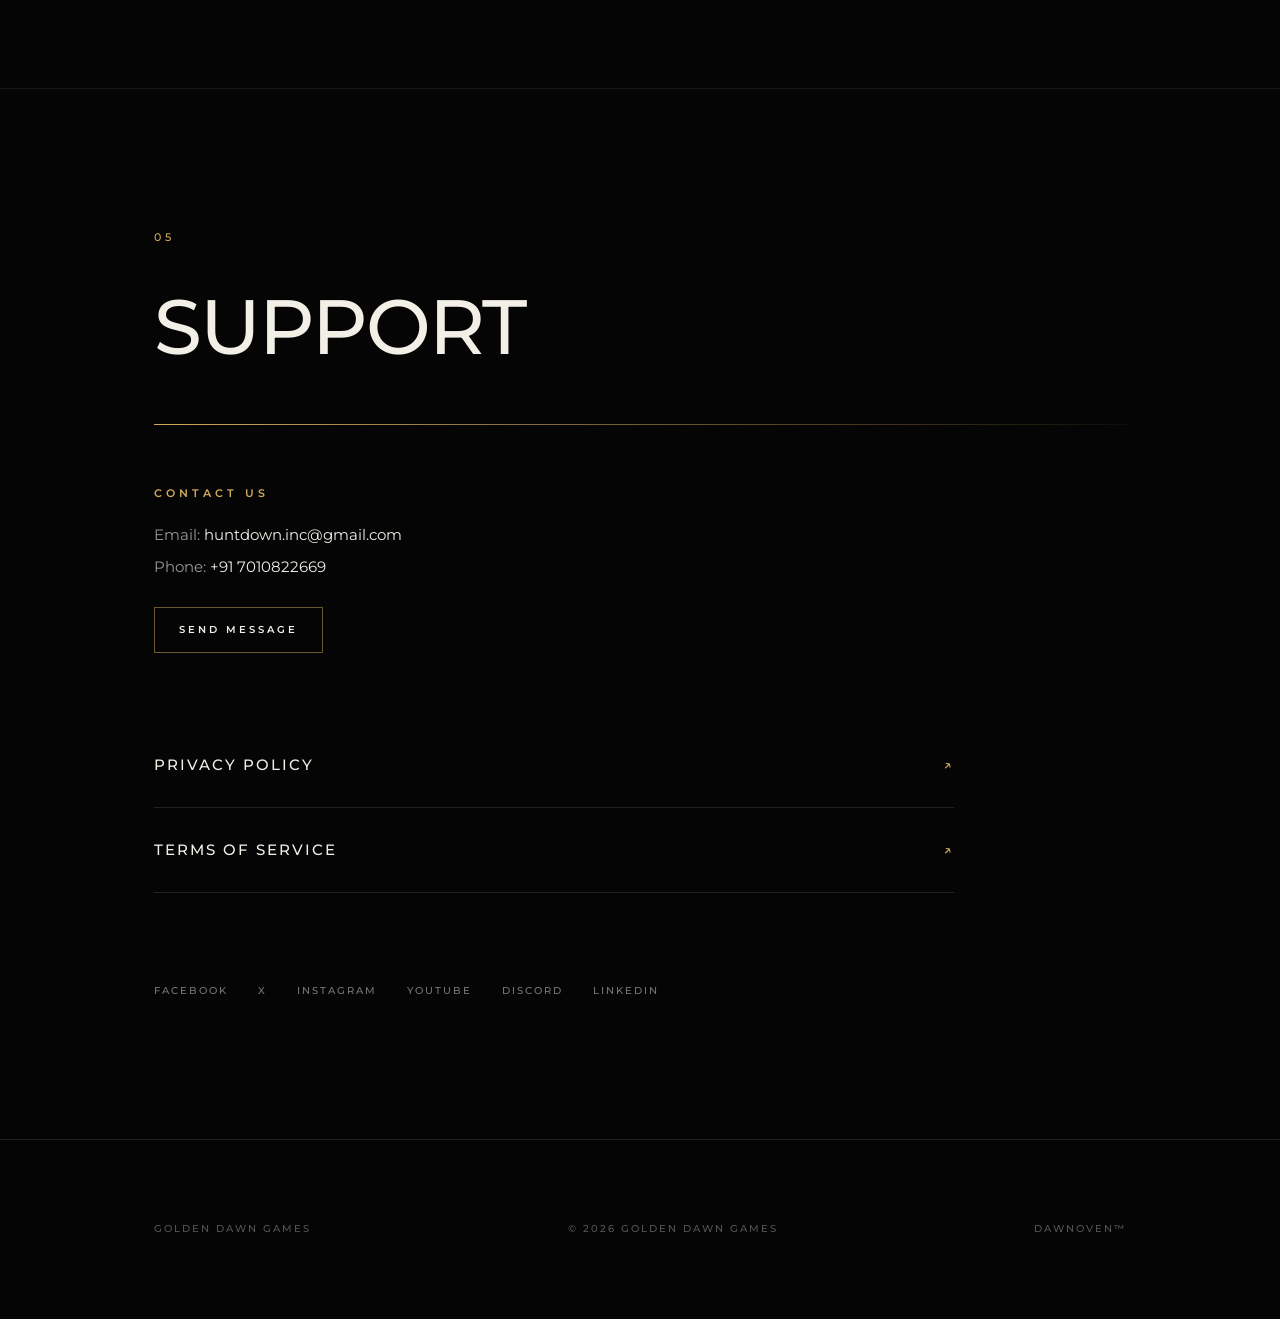
==== commit a16416fe: "Update index.html" ====
--- a/index.html
+++ b/index.html
@@ -341,14 +341,14 @@
         <div class="game-list">
 
 
-            <!-- Match & Merge : Match-3 Puzzle -->
+            <!-- Match & Merge – Match-3 Puzzle -->
 
             <article class="game">
 
                 <a
-    href="./Match & Merge : Match-3 Puzzle.html"
-    class="game-link"
->
+                    href="./match-and-merge.html"
+                    class="game-link"
+                >
 
                     <span>
                         01
@@ -357,7 +357,7 @@
                     <div>
 
                         <h3>
-                            Match & Merge : Match-3 Puzzle!
+                            Match &amp; Merge – Match-3 Puzzle!
                         </h3>
 
                         <p>
@@ -406,9 +406,9 @@
             <article class="game">
 
                 <a
-    href="./block-rush.html"
-    class="game-link"
->
+                    href="./block-rush.html"
+                    class="game-link"
+                >
 
                     <span>
                         03
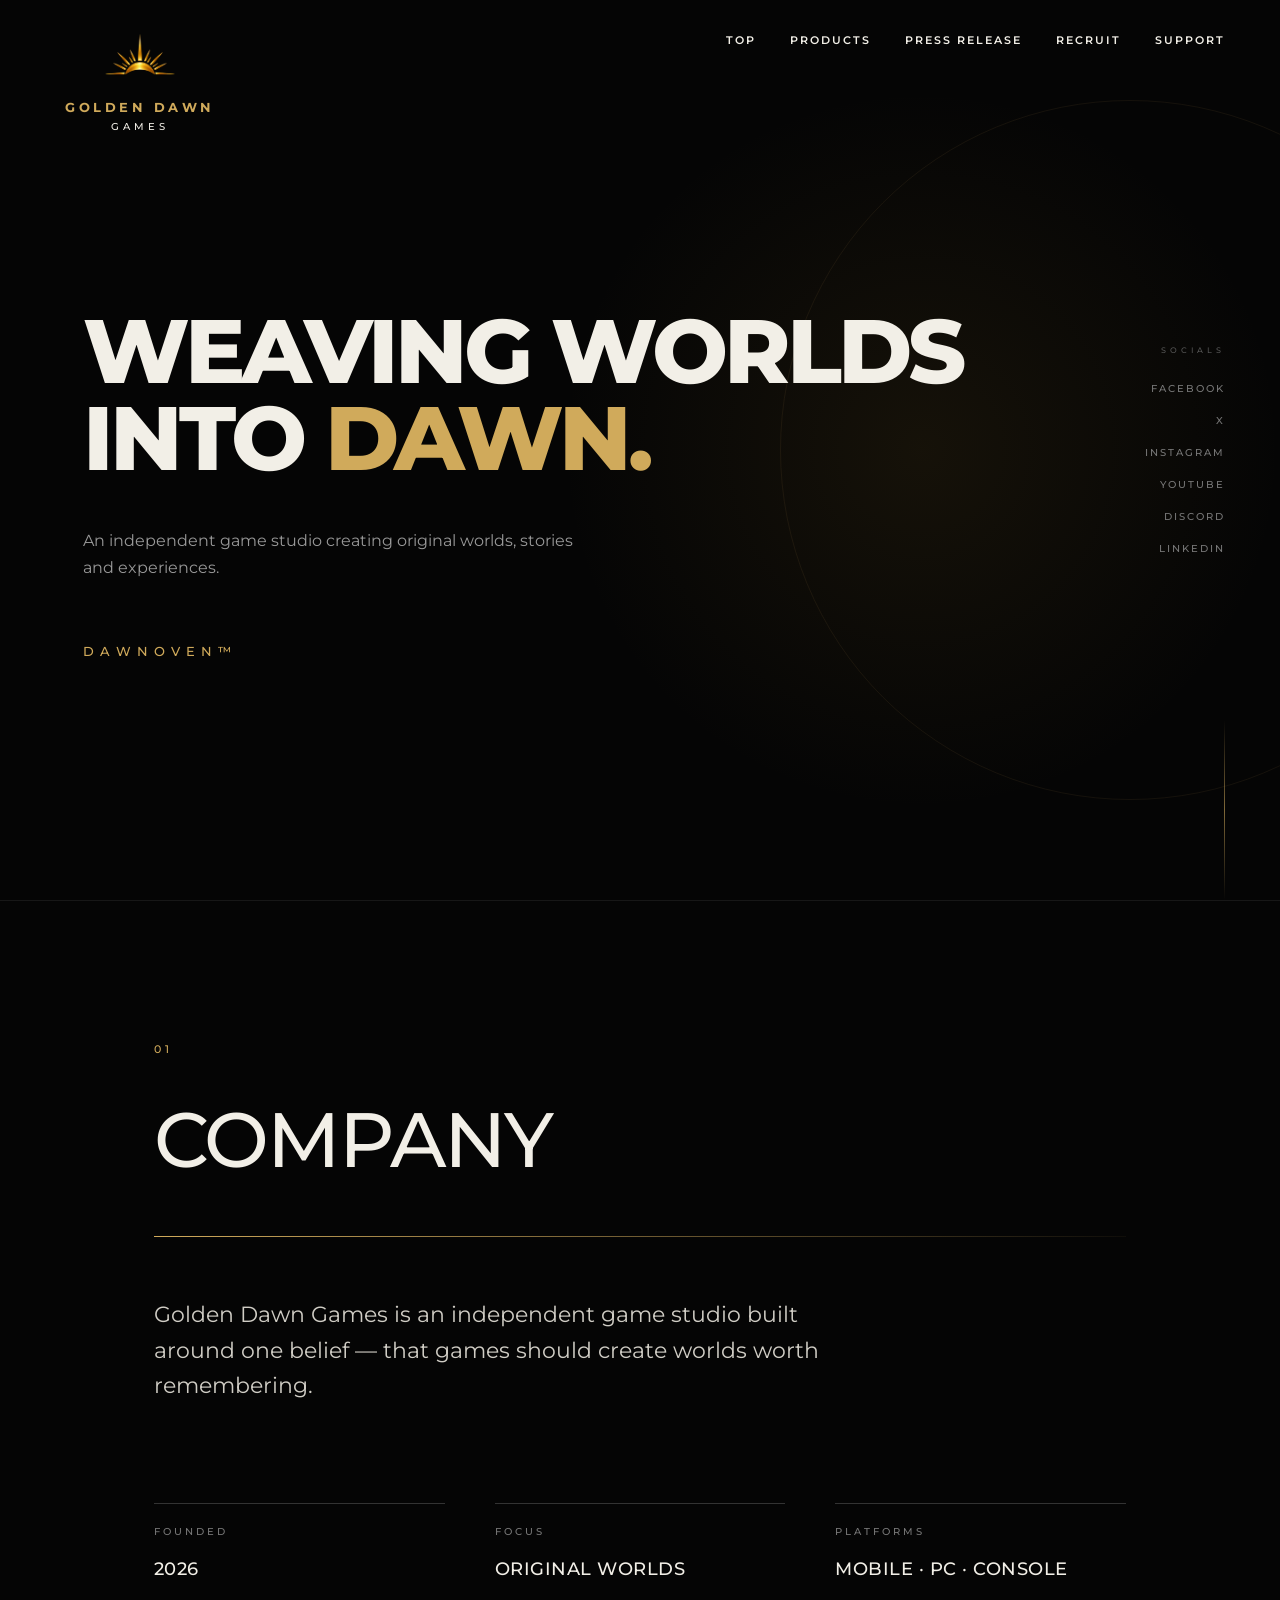
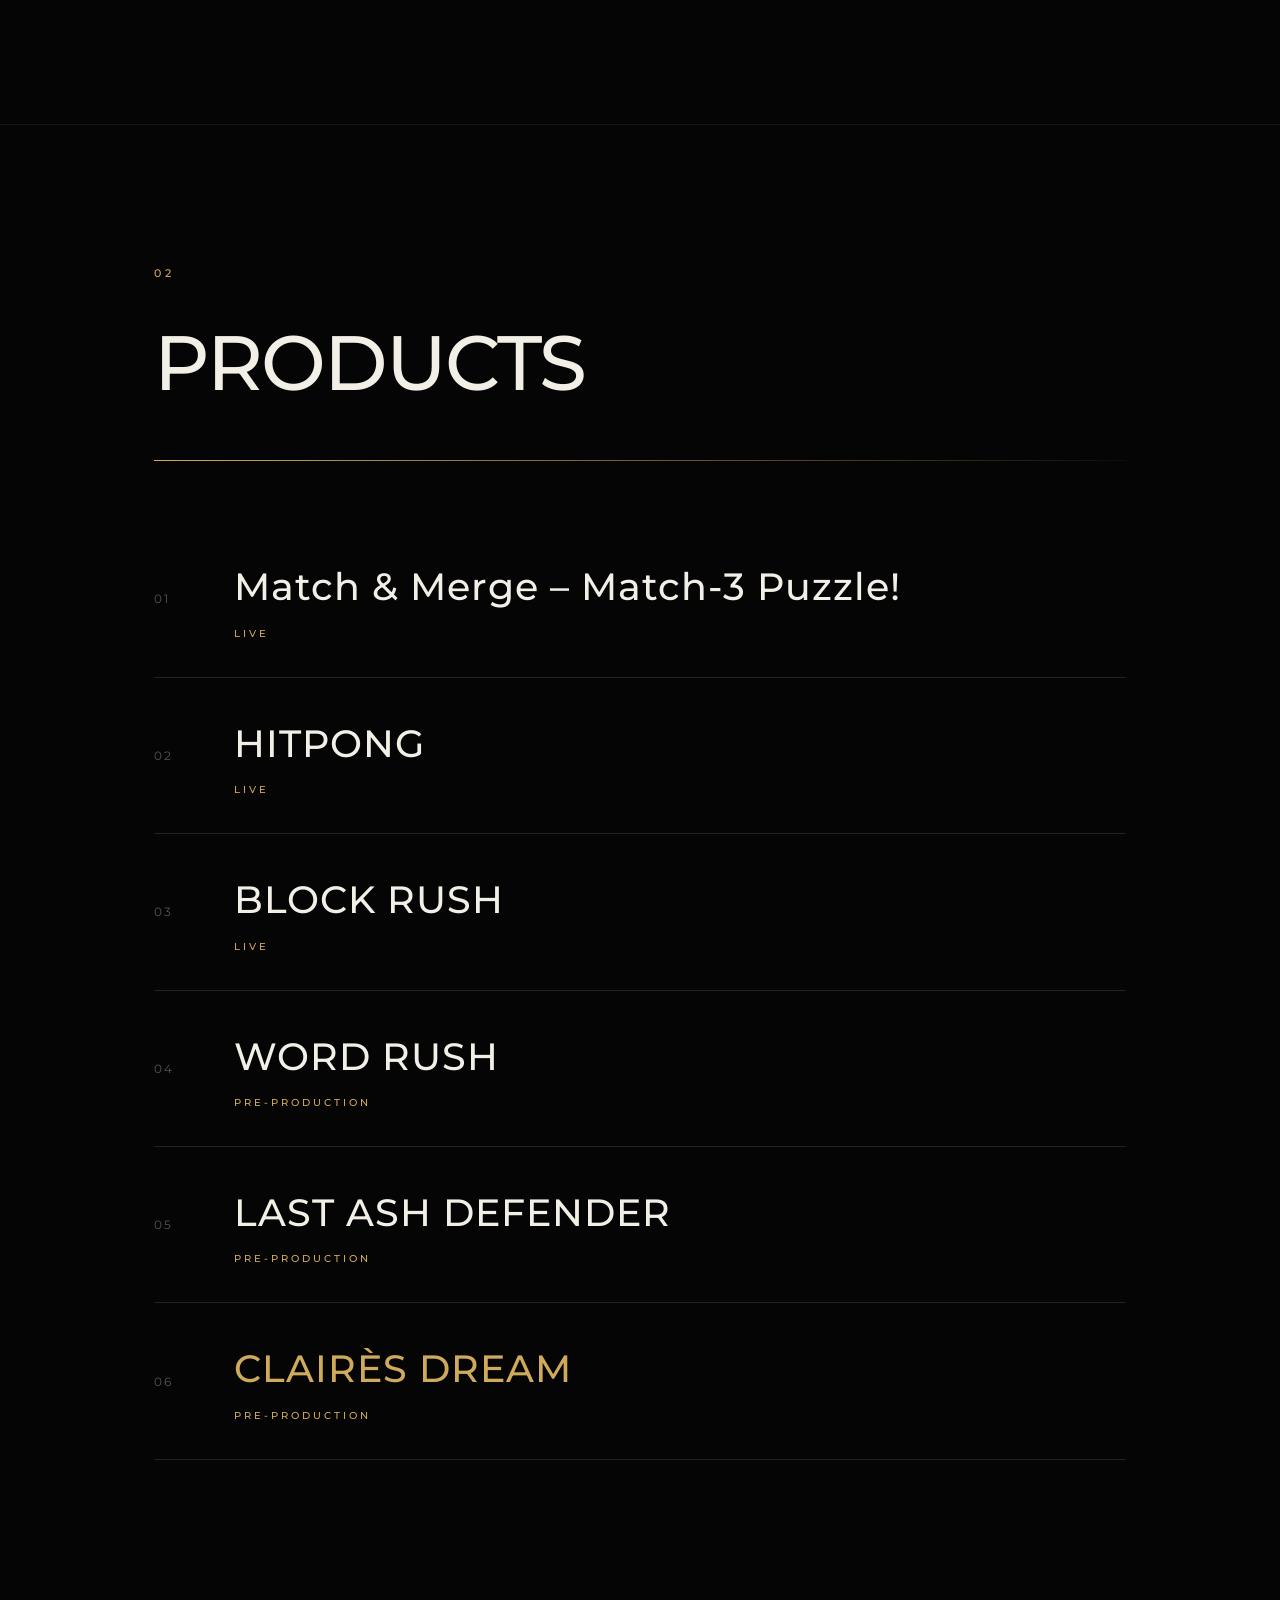
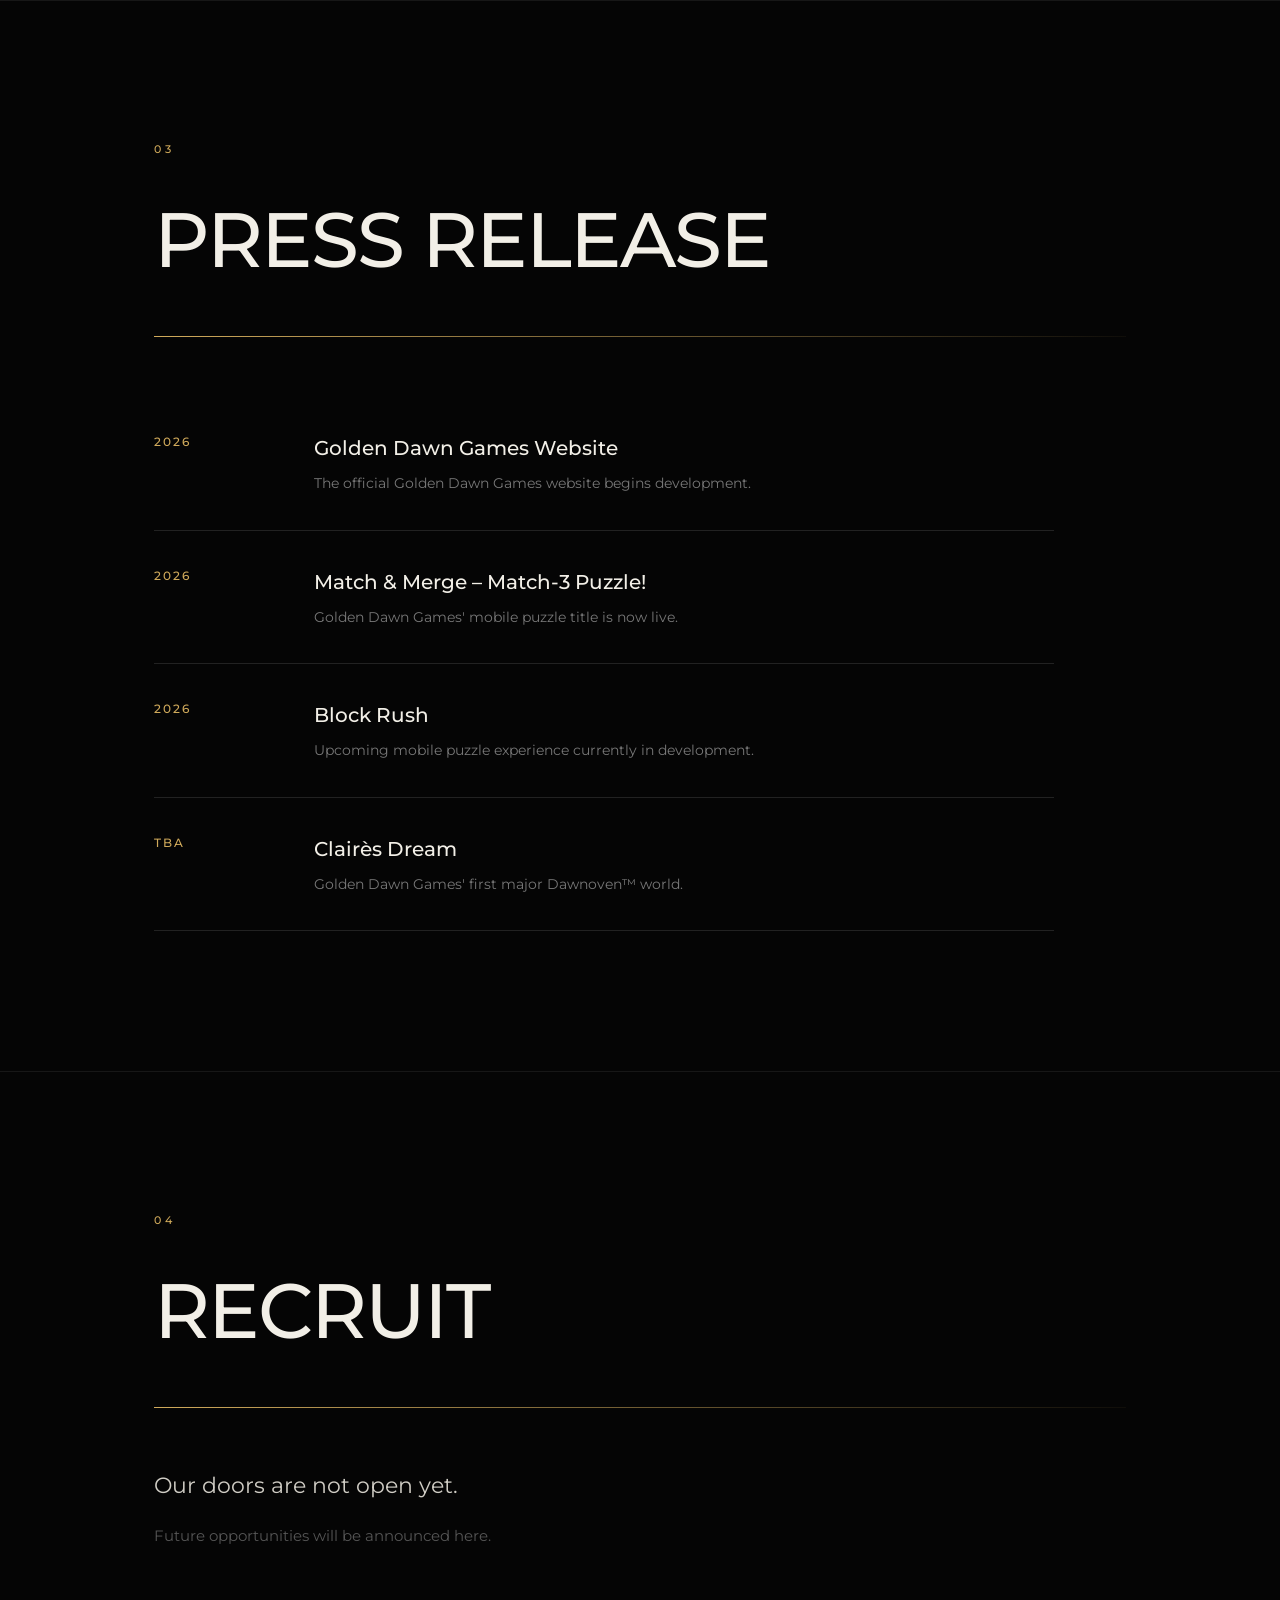
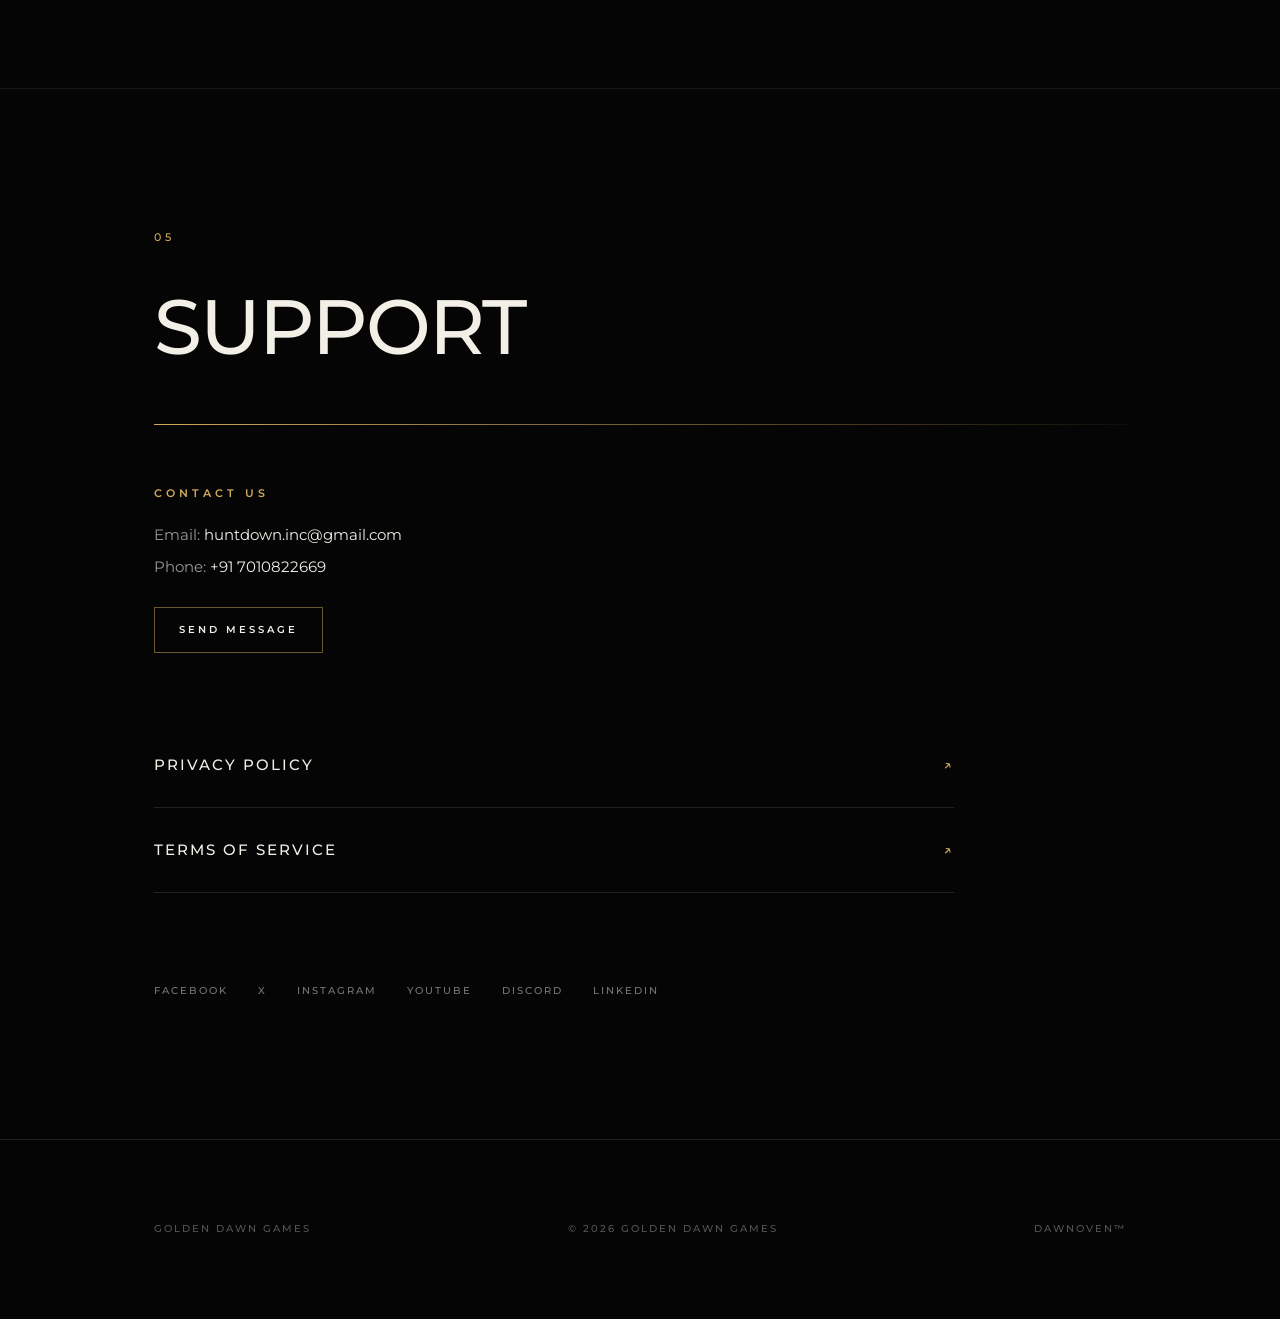
==== commit 9103be23: "Change text from 'COMING SOON' to 'LIVE'" ====
--- a/index.html
+++ b/index.html
@@ -421,7 +421,7 @@
                         </h3>
 
                         <p>
-                            COMING SOON
+                            LIVE
                         </p>
 
                     </div>
